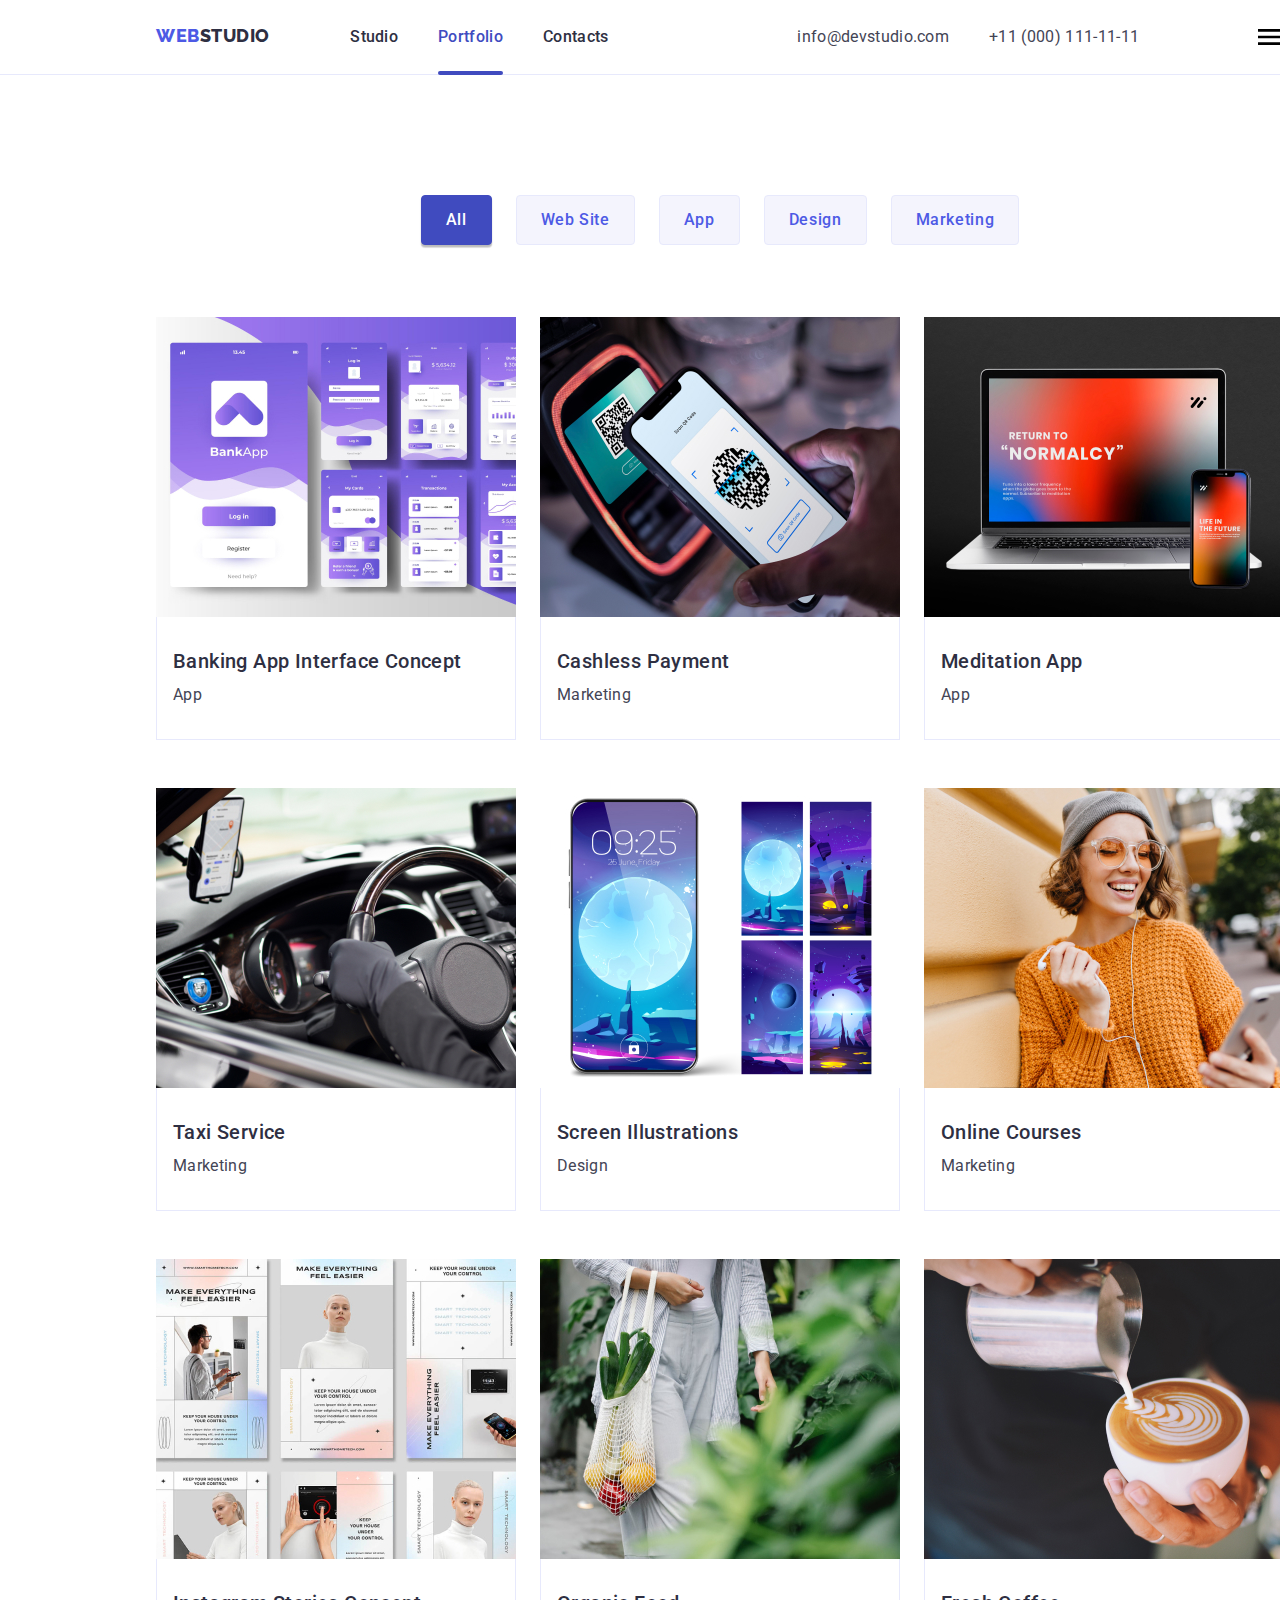
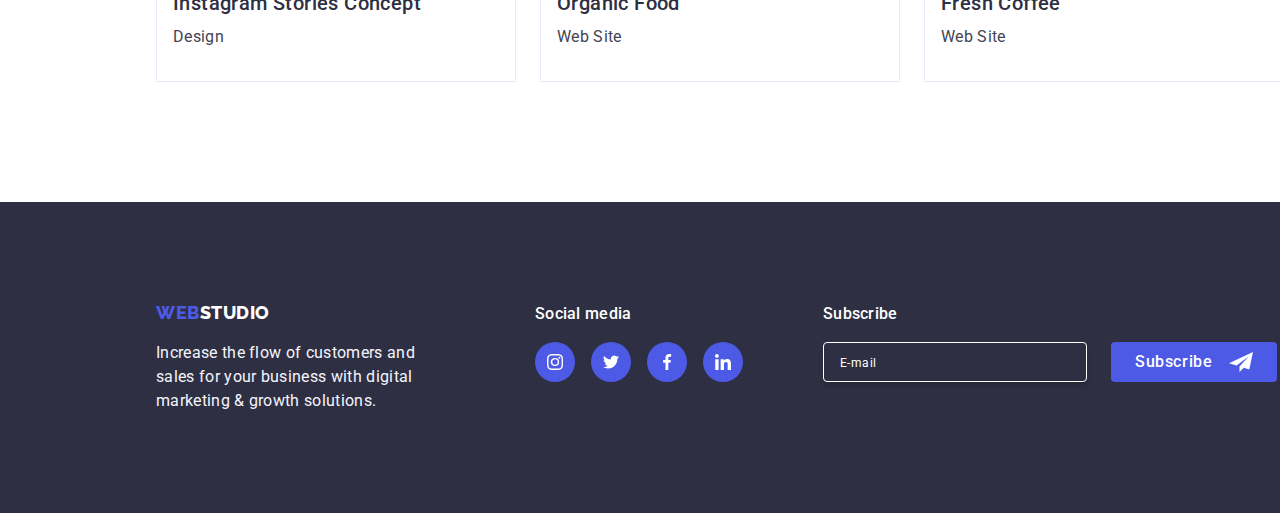
==== portfolio.html @ 20be0d79 "hw-7-1st" ====
<!DOCTYPE html>
<html lang="en">
    <head>
        <meta charset="UTF-8">
        <meta name="viewport" content="width=device-width, initial-scale=1.0">
        <title>GOIT-homework #7</title>
        <link rel="stylesheet" href="https://cdnjs.cloudflare.com/ajax/libs/modern-normalize/1.0.0/modern-normalize.min.css" />
        <link rel="preconnect" href="https://fonts.googleapis.com">
        <link rel="preconnect" href="https://fonts.gstatic.com" crossorigin>
        <link href="https://fonts.googleapis.com/css2?family=Raleway:ital,wght@0,800;1,800&family=Roboto:ital,wght@0,400;0,500;0,700;0,900;1,400;1,500;1,700;1,900&display=swap"
            rel="stylesheet">
        <link rel="stylesheet" href="./css/styles.css" />
    </head>

    <body>
        <header class="header">
            <div class="container header-container">
                <nav>
                    <a href="./index.html" class="logo-web link">WEB<span class="logo-studio">STUDIO</span></a>
                    <ul class="menu list">
                        <li><a class="menu-link link hover-underline-animation" href="./index.html">Studio</a></li>
                        <li><a class="menu-link link active-link" href="./portfolio.html">Portfolio</a></li>
                        <li><a class="menu-link link hover-underline-animation" href="#">Contacts</a></li>
                    </ul>
                </nav>
        
                <ul class="menu container-contacts list">
                    <li><a class="contact-links" href="mailto:info@devstudio.com">info@devstudio.com</a></li>
                    <li><a class="contact-links" href="tel:+110001111111">+11 (000) 111-11-11</a></li>
                </ul>

                <button type="button" class="burger-btn" data-menu-open>
                    <svg class="burger-btn_icon">
                        <use href="./images/icons.svg#icon-menu"></use>
                    </svg>
                </button>
            </div>
        </header>

        <main>
            <section class="section">
                <div class="container">
                    <ul class="filter list">
                        <li><button type="button" class="button-filter-active button-filter">All</button></li>
                        <li><button type="button" class="button-filter">Web Site</button></li>
                        <li><button type="button" class="button-filter">App</button></li>
                        <li><button type="button" class="button-filter">Design</button></li>
                        <li><button type="button" class="button-filter">Marketing</button></li>
                    </ul>

                    <ul class="portfolio list">
                        <li class="portfolio_item">
                            <a class="portfolio-link" href="#" >
                                <div class="portfolio-card">
                                    <div class="portfolio-card-overlay">
                                        <img src="./images/portfolio-1.jpg" width="360" alt="Banking App Interface Concept" />
                                        <p class="portfolio-card-desc">
                                            14 Stylish and User-Friendly App Design Concepts · Task Manager App · Calorie Tracker App · Exotic Fruit Ecommerce App · Cloud Storage App
                                        </p>
                                    </div>
                                    
                                    <div class="portfolio-text_wrapper">
                                        <h3 class="portfolio_title">Banking App Interface Concept</h3>
                                        <p class="portfolio_description"> App</p>
                                    </div>
                                </div>
                            </a>
                        </li>

                        <li class="portfolio_item">
                            <a href="#" class="portfolio-link">
                                <div class="portfolio-card">
                                    <div class="portfolio-card-overlay">
                                        <img src="./images/portfolio-2.jpg" width="360" alt="Cashless Payment" />
                                        <p class="portfolio-card-desc">
                                            14 Stylish and User-Friendly App Design Concepts · Task Manager App · Calorie Tracker App · Exotic
                                            Fruit Ecommerce App · Cloud Storage App
                                        </p>
                                    </div>
                                    <div class="portfolio-text_wrapper">
                                        <h3 class="portfolio_title">Cashless Payment</h3>
                                        <p class="portfolio_description">Marketing</p>
                                    </div>
                                </div>
                            </a>
                        </li>

                        <li class="portfolio_item">
                            <a href="#" class="portfolio-link link">
                                <div class="portfolio-card">
                                    <div class="portfolio-card-overlay">
                                        <img src="./images/portfolio-3.jpg" width="360" alt="Meditation App" />
                                        <p class="portfolio-card-desc">
                                            14 Stylish and User-Friendly App Design Concepts · Task Manager App · Calorie Tracker App · Exotic
                                            Fruit Ecommerce App · Cloud Storage App
                                        </p>
                                    </div>
                                    <div class="portfolio-text_wrapper">
                                        <h3 class="portfolio_title">Meditation App</h3>
                                        <p class="portfolio_description">App</p>
                                    </div>
                                </div>
                            </a>
                        </li>
                    
                        <li class="portfolio_item">
                            <a href="#" class="portfolio-link link">
                                <div class="portfolio-card">
                                    <div class="portfolio-card-overlay">
                                        <img src="./images/portfolio-4.jpg" width="360" alt="Taxi Service" />
                                        <p class="portfolio-card-desc">
                                            14 Stylish and User-Friendly App Design Concepts · Task Manager App · Calorie Tracker App · Exotic
                                            Fruit Ecommerce App · Cloud Storage App
                                        </p>
                                    </div>
                                    <div class="portfolio-text_wrapper">
                                        <h3 class="portfolio_title">Taxi Service</h3>
                                        <p class="portfolio_description"> Marketing</p>
                                    </div>
                                </div>
                            </a>
                        </li>
                    
                        <li class="portfolio_item">
                            <a href="#" class="portfolio-link link">
                                <div class="portfolio-card">
                                    <div class="portfolio-card-overlay">
                                        <img src="./images/portfolio-5.jpg" width="360" alt="Screen Illustrations" />
                                        <p class="portfolio-card-desc">
                                            14 Stylish and User-Friendly App Design Concepts · Task Manager App · Calorie Tracker App · Exotic
                                            Fruit Ecommerce App · Cloud Storage App
                                        </p>
                                    </div>
                                    <div class="portfolio-text_wrapper">
                                        <h3 class="portfolio_title">Screen Illustrations</h3>
                                        <p class="portfolio_description">Design</p>
                                    </div>
                                </div>
                            </a>
                        </li>
                    
                        <li class="portfolio_item">
                            <a href="#" class="portfolio-link link">
                                <div class="portfolio-card">
                                    <div class="portfolio-card-overlay">
                                        <img src="./images/portfolio-6.jpg" width="360" alt="Online Courses" />
                                        <p class="portfolio-card-desc">
                                            14 Stylish and User-Friendly App Design Concepts · Task Manager App · Calorie Tracker App · Exotic
                                            Fruit Ecommerce App · Cloud Storage App
                                        </p>
                                    </div>
                                    <div class="portfolio-text_wrapper">
                                        <h3 class="portfolio_title">Online Courses</h3>
                                        <p class="portfolio_description">Marketing</p>
                                    </div>
                                </div>
                            </a>
                        </li>
                    
                        <li class="portfolio_item">
                            <a href="#" class="portfolio-link link">
                                <div class="portfolio-card">
                                    <div class="portfolio-card-overlay">
                                        <img src="./images/portfolio-7.jpg" width="360" alt="Instagram Stories Concept" />
                                        <p class="portfolio-card-desc">
                                            14 Stylish and User-Friendly App Design Concepts · Task Manager App · Calorie Tracker App · Exotic
                                            Fruit Ecommerce App · Cloud Storage App
                                        </p>
                                    </div>
                                    <div class="portfolio-text_wrapper">
                                        <h3 class="portfolio_title">Instagram Stories Concept</h3>
                                        <p class="portfolio_description"> Design</p>
                                    </div>
                                </div>
                            </a>    
                        </li>
                    
                        <li class="portfolio_item">
                            <a href="#" class="portfolio-link link">
                                <div class="portfolio-card">
                                    <div class="portfolio-card-overlay">
                                        <img src="./images/portfolio-8.jpg" width="360" alt="Organic Food" />
                                        <p class="portfolio-card-desc">
                                            14 Stylish and User-Friendly App Design Concepts · Task Manager App · Calorie Tracker App · Exotic
                                            Fruit Ecommerce App · Cloud Storage App
                                        </p>
                                    </div>
                                    <div class="portfolio-text_wrapper">
                                        <h3 class="portfolio_title">Organic Food</h3>
                                        <p class="portfolio_description">Web Site</p>
                                    </div>
                                </div>
                            </a>    
                        </li>
                    
                        <li class="portfolio_item">
                            <a href="#" class="portfolio-link link">
                                <div class="portfolio-card">
                                    <div class="portfolio-card-overlay">
                                        <img src="./images/portfolio-9.jpg" width="360" alt="Fresh Coffee" />
                                        <p class="portfolio-card-desc">
                                            14 Stylish and User-Friendly App Design Concepts · Task Manager App · Calorie Tracker App · Exotic
                                            Fruit Ecommerce App · Cloud Storage App
                                        </p>
                                    </div>
                                    <div class="portfolio-text_wrapper">
                                        <h3 class="portfolio_title">Fresh Coffee</h3>
                                        <p class="portfolio_description">Web Site</p>
                                    </div>
                                </div>
                            </a>
                        </li>
                    </ul>
                </div>
            </section>
        </main>

    <footer class="footer">
        <div class="container row">
    
            <div class="footer-container">
                <a href="./index.html" class="logo-web link">WEB<span class="logo-studio-white">STUDIO</span></a>
                <p class="footer-item">Increase the flow of customers and <br />sales for your business with digital<br />
                    marketing &
                    growth solutions.</p>
            </div>
    
            <div class="footer-container footer-social-link_box">
                <p class="footer-social-links_text">Social media</p>
                <ul class="footer-social list">
                    <li>
                        <a href="#" class="footer-social-link">
                            <svg class="team-social-link_box">
                                <use href="./images/icons.svg#instagram"></use>
                            </svg>
                        </a>
                    </li>
    
                    <li>
                        <a href="#" class="footer-social-link">
                            <svg class="team-social-link_box">
                                <use href="./images/icons.svg#twitter"></use>
                            </svg>
                        </a>
                    </li>
    
                    <li>
                        <a href="#" class="footer-social-link">
                            <svg class="team-social-link_box">
                                <use href="./images/icons.svg#facebook"></use>
                            </svg>
                        </a>
                    </li>
    
                    <li>
                        <a href="#" class="footer-social-link">
                            <svg class="team-social-link_box">
                                <use href="./images/icons.svg#linkedin"></use>
                            </svg>
                        </a>
                    </li>
    
                </ul>
            </div>
    
            <div class="footer-container footer-form">
                <form name="subscribe_form" autocomplete="on" method="">
                    <label class="footer-form_label">
                        Subscribe 
                        <input type="email" name="email" placeholder="E-mail" class="footer-form-input" required />
                    </label>
                    <button type="submit" class="footer-form-button">Subscribe
                        <svg class="footer-form-svgsubscribe">
                            <use href="./images/icons.svg#submit"></use>
                        </svg>
                    </button>
                </form>
            </div>
        </div>
    
    </footer>

        <!-- MOBILE-MENU -->
        <div class="mobile-menu-container" data-menu>
            <div class="container-mobile">
                <button class="modal-close-circle" data-menu-close>
                    <svg class="modal-close-icon">
                        <use href="./images/icons.svg#modal-close"></use>
                    </svg>
                </button>
        
                <ul class="mobile-menu-list list">
                    <li>
                        <a href="./index.html" class="mobile-menu-list_item link">Studio</a>
                    </li>
                    <li>
                        <a href="./portfolio.html" class="mobile-menu-list_item mobile-menu-link-active link">Portfolio</a>
                    </li>
                    <li>
                        <a href="" class="mobile-menu-list_item link">Contacts</a>
                    </li>
                </ul>
                <ul class="mobile-contact-container list">
                    <li>
                        <a href="tel:+110001111111" class="mobile-contact_tel link">+11 (000) 111-11-11</a>
                    </li>
                    <li>
                        <a href="mailto:info@devstudio.com" class="mobile-contact_email link">info@devstudio.com</a>
                    </li>
                </ul>
                <ul class="mobile-social-container list">
                    <li>
                        <a href="#" class="footer-social-link">
                            <svg class="team-social-link_box">
                                <use href="./images/icons.svg#instagram"></use>
                            </svg>
                        </a>
                    </li>
        
                    <li>
                        <a href="#" class="footer-social-link">
                            <svg class="team-social-link_box">
                                <use href="./images/icons.svg#twitter"></use>
                            </svg>
                        </a>
                    </li>
        
                    <li>
                        <a href="#" class="footer-social-link">
                            <svg class="team-social-link_box">
                                <use href="./images/icons.svg#facebook"></use>
                            </svg>
                        </a>
                    </li>
        
                    <li>
                        <a href="#" class="footer-social-link">
                            <svg class="team-social-link_box">
                                <use href="./images/icons.svg#linkedin"></use>
                            </svg>
                        </a>
                    </li>
                </ul>
            </div>
        </div>
        <script src="./js/mobile-menu.js"></script>
    </body>
    
    </html>
---- css/styles.css ----
:root {
    --cloud: #F4F4FD;
    --white: #ffffff;
    --navyblue: #2E2F42;
    --iris: #4D5AE5;
    --iris-opa: #4d5ae5e4;
    --ocean: #404BBF;
    --cornflower: #E7E9FC;
    --slate: #434455;
    --lightslate: #8E8F99;
    --dairy: #FCFCFC;
    --modal-bg: #0000003c;
    --green: #31D0AA;
}

body {
    font-family: 'Roboto', sans-serif;
    background-color: var(--background-white);
    color: var(--navyblue);
    font-size: 16px;
    line-height: 24px;
    letter-spacing: 0.32px;
}

/* default */
h1,
h2,
h3,
h4,
h5,
h6,
p {
    margin: 0;
}

html {
    box-sizing: border-box;
}

*,
*::after,
*::before {
    box-sizing: inherit;
}

img {
    display: block;
    max-width: 100%;
    height: auto;
}

.link {
    text-decoration: none;
    color: inherit;
}

.list {
    list-style: none;
    padding: 0;
    margin: 0;
}

/* header-navigation */
.hover-underline-animation {
    display: inline-block;
    position: relative;
}

.hover-underline-animation::after {
    display: block;
    content: '';
    width: 100%;
    height: 4px;
    bottom: -1px;
    border-radius: 10px;
    position: absolute;
    transform: scaleX(0);
    background-color: var(--ocean);
    transition: transform 0.25s ease-out;
}

.hover-underline-animation:hover::after {
    transform: scaleX(1);
    transform-origin: bottom left;
}

.active-link {
    color: var(--ocean);
    position: relative;

}

.active-link::after {
    display: block;
    content: '';
    width: 100%;
    height: 4px;
    bottom: -1px;
    background-color: var(--ocean);
    border-radius: 10px;
    position: absolute;
}

.menu-link {
    font-size: 16px;
    font-weight: 500;
    line-height: 24px;
    letter-spacing: 0.32px;
    display: block;
    padding: 25px 0;
    transition-property: color;
    transition-duration: 250ms;
    transition-timing-function: cubic-bezier(0.4, 0, 0.2, 1);
}

.link:hover,
.link:focus {
    color: var(--iris);
}

.link:active {
    color: var(--ocean);
}

.contact-links {
    text-decoration: none;
    /* font-weight: 400; */
    color: var(--slate);
    display: block;
    padding: 25px 0;
    transition-property: color;
    transition-duration: 250ms;
    transition-timing-function: cubic-bezier(0.4, 0, 0.2, 1);
}

.contact-links:focus,
.contact-links:hover {
    color: var(--iris);
}

.contact-links .link:active {
    color: var(--ocean);
}

.logo-web,
.logo-studio {
    color: var(--iris);
    font-size: 18px;
    font-family: Raleway;
    font-weight: 800;
    line-height: 21px;
    letter-spacing: 0.54px;
    text-transform: uppercase;
}

.logo-studio {
    color: var(--navyblue);
}

.logo-studio-white {
    color: var(--white);
}

/* MAIN CONTAINER */

.container {
    width: 1440px;
    padding: 0 156px;
    margin: 0 auto;
}

@media screen and (max-width: 767px) {
        .container {
            width: 428px;
            padding: 0 16px;
            margin: 0 auto;
        }
        body {
            overflow-x: hidden;
        }
}
@media (min-width: 768px) and (max-width: 1158px) {
        .container {
            width: 768px;
            padding: 0 16px;
            margin: 0 auto;
        }
        body {
            overflow-x: hidden;
        }
}

.container-contacts {
    display: flex;
    gap: 40px;

}

.header {
    border-bottom: 1px solid var(--cornflower);
}

.header-container {
    display: flex;
    justify-content: space-between;
}

.menu {
    display: inline-flex;
    align-items: flex-start;
    gap: 40px;
    margin-left: 76px;
}

.burger-btn {
    /* margin-left: auto; */
    width: 32px;
    height: 22px;
    margin-top: 24px;
    margin-bottom: 24px;
    background-color: transparent;
    border: none;
    cursor: pointer;
    fill: var(--navyblue);
    transition-property: fill;
    transition-duration: 250ms;
    transition-timing-function: cubic-bezier(0.4, 0, 0.2, 1);
}

.burger-btn:hover,
.burger-btn:focus {
    fill: var(--lightslate);
}
.burger-btn_icon {
    width: 24px;
    height: 24px;
    fill: currentColor;
    }
.modal-close-icon {
    width: 8px;
    height: 8px;
    fill: currentColor;
    transition-property: fill;
    transition-duration: 250ms;
    transition-timing-function: cubic-bezier(0.4, 0, 0.2, 1);
}
.mobile-menu-list{
    display: inline-flex;
    flex-direction: column;
    align-items: flex-start;
    gap: 40px;
}
.mobile-menu-link-active{
    color: var(--ocean, #404BBF);
}
.mobile-menu-list_item{
    /* color: var(--ocean, #404BBF); */
    
        /* Header 2 */
        /* font-family: Roboto; */
        font-size: 36px;
        font-style: normal;
        font-weight: 700;
        line-height: 40px;
        /* 111.111% */
        letter-spacing: 0.72px;
        text-transform: capitalize;
        cursor: pointer;
}
.mobile-contact-container{
    display: inline-flex;
        flex-direction: column;
        align-items: flex-start;
        gap: 40px;
        margin-top: 284px;
}
.mobile-contact_tel{
color: var(--iris, #4D5AE5);

    /* Header 2 */
    font-family: Roboto;
    font-size: 36px;
    font-style: normal;
    font-weight: 700;
    line-height: 40px;
    /* 111.111% */
    letter-spacing: 0.72px;
    text-transform: capitalize;
}
.mobile-contact_email{
    color: var(--slate, #434455);
    
        /* Header 3 */
        font-family: Roboto;
        font-size: 20px;
        font-style: normal;
        font-weight: 500;
        line-height: 24px;
        /* 120% */
        letter-spacing: 0.4px;
}
.mobile-social-container{
    display: inline-flex;
    align-items: flex-start;
    gap: 56px;
    margin-top: 48px;
    margin-bottom: 40px;
}
.mobile-menu-container {
    position: fixed;
    left: 0px;
    top: 0px;
    width: 100%;
    height: 100%;
    padding-left:40px;
    padding-top: 80px;
    /* height: 100vh; */
    background: var(--white, #FFF);
    box-shadow: 0px 1px 6px 0px rgba(46, 47, 66, 0.08), 0px 1px 1px 0px rgba(46, 47, 66, 0.16), 0px 2px 1px 0px rgba(46, 47, 66, 0.08);
    overflow-x: hidden;
    overflow-y: scroll;
    z-index: 100;
    opacity: 0;
    visibility: hidden;
    pointer-events: none;
    transition: opacity 500ms var(--function-transition), visibility 500ms var(--function-transition);
}
.mobile-menu-container.is-open {
    opacity: 1;
    visibility: visible;
    pointer-events: auto;
}

@media screen and (max-width: 767px) {
    .header-container {
        display: flex;
        align-items: center;
        justify-content: baseline;
        height: 70px;
    }
    .menu{
        display: none;
    }
}

@media (min-width: 768px) and (max-width: 1158px) {
    .header-container {
        display: flex;
        height: 72px;
    }
    .container-contacts {
        display: block;
        flex-wrap: wrap;
        gap: 16px;
    }
    .contact-links {
        display: flex;
        margin: 16px 0;
        padding: 0;
        font-size: 12px;
        line-height: 14px;
        letter-spacing: 0.48px;
    }
    .burger-btn{
        display: none;
    }
    
}

/* HERO SECTION */
.hero {
    background-color: var(--navyblue);
    background: linear-gradient(to right,
            var(--grey, rgba(46, 47, 66, 0.70), rgba(46, 47, 66, 0.70))), url(../images/people-office.jpg);
    background-size: cover;
    padding: 188px 0;
}

.hero-container {
    text-align: center;

}

.hero-title {
    font-size: 56px;
    font-weight: 700;
    line-height: 60px;
    letter-spacing: 1.12px;
    text-align: center;
    margin-bottom: 50px;
    color: white;
}

.main-button {
    display: inline-flex;
    padding: 16px 32px;
    align-items: flex-start;
    border: none;
    font-weight: 500;
    border-radius: 4px;
    background-color: var(--iris);
    color: var(--white);
    box-shadow: 0px 4px 4px 0px rgba(0, 0, 0, 0.15);
    cursor: pointer;
    transition-property: background-color, color, box-shadow;
    transition-duration: 250ms;
    transition-timing-function: cubic-bezier(0.4, 0, 0.2, 1);
}

.button:hover {
    background-color: var(--ocean);
}

@media screen and (max-width: 767px) {
        .hero {
            padding: 112px 0;
            width: 100%;
            background: linear-gradient(to right,
                    var(--grey, rgba(46, 47, 66, 0.70), rgba(46, 47, 66, 0.70))), url(../images/people-office-mobile.jpg);
            background-size: cover;
        }
        .hero-title {
            font-size: 36px;
            line-height: 40px;
            letter-spacing: 0.72px;
            margin-bottom: 72px;
            text-transform: capitalize;
        }
        .main-button {
            letter-spacing: 0.64px;
        }

}

@media (min-width: 768px) and (max-width: 1158px) {
        .hero {
            padding: 112px 0;
            width: 100%;
            background: linear-gradient(to right,
                    var(--grey, rgba(46, 47, 66, 0.70), rgba(46, 47, 66, 0.70))), url(../images/people-office.jpg);
        }
        .hero-title {
            margin-bottom: 36px;
        }
        .main-button {
            letter-spacing: 0.64px;
        }
}

/* SECTION  */
.section {
    padding: 120px 0;
}

.section-no-top-padding {
    padding-top: 0;
}

.section_title {
    font-size: 36px;
    font-weight: 700;
    line-height: 40px;
    letter-spacing: 0.72px;
    text-transform: capitalize;
    text-align: center;
    margin-bottom: 70px;
}
@media screen and (max-width: 767px) {
    .section {
            padding: 96px 0;
        }
}

@media (min-width: 768px) and (max-width: 1158px) {
    .section {
            padding: 96px 0;       
        }
}

/* BENIFITS section */
.benefits {
    gap: 22px;
    display: flex;
    align-items: center;
}

.benefits-svg {
    width: 64px;
    height: 64px;
    flex-shrink: 0;
}

.benefits-svg-box {
    width: 264px;
    height: 112px;
    display: flex;
    align-items: center;
    justify-content: center;
    margin-bottom: 8px;
    border-radius: 4px;
    background: var(--cloud);
}

.benefits-svg-box_icon {
    width: 64px;
    height: 64px;
    flex-shrink: 0;
}

.benefits-title {
    font-size: 20px;
    font-weight: 500;
    line-height: 24px;
    margin-bottom: 8px;
    letter-spacing: 0.4px;
}

.benefits-description {
    font-size: 16px;
    line-height: 24px;
    letter-spacing: 0.32px;
}

@media screen and (max-width: 767px) {
        .benefits {
            display: inline-flex;
            flex-direction: column;
            align-items: flex-start;
            gap: 72px;
        }
        .benefits-svg-box {
            display: none;
        }
        .benefits-title {
            align-self: stretch;
            text-align: center;
            font-size: 36px;
            font-weight: 700;
            line-height: 40px;
            letter-spacing: 0.72px;
            text-transform: capitalize;
        }
        .benefits-description {
            align-self: stretch;
        }

}

@media (min-width: 768px) and (max-width: 1158px) {
    .benefits {
            height: 312px;
            flex-direction: column;
            justify-content:space-between;
            align-items: center;
            gap: 24px;
            flex-wrap: wrap;     
        }
    
        .benefits-svg-box {
            display: none;
        }
    
        .benefits-title {
            width: 264px;
            font-size: 36px;
            font-weight: 700;
            line-height: 40px;
            letter-spacing: 0.72px;
            text-transform: capitalize;
        }
        .benefits-description {
            align-self: stretch;
        }
        .benefits li{
            display: flex;
            width: 356px;
            flex-direction: column;
            align-items: flex-start;
            gap: 8px;
        }
}

 /* WHAT ARE WE DOING SECTION */
.what-we-do_item {
    flex-direction: column;
    justify-content: center;
    align-items: center;
    width: 360px;
    height: 300px;
    border: 1px solid var(--cornflower);
    background: url(<path-to-image>), lightgray -72.845px -19px / 144.444% 112.667% no-repeat;
}

.what-we-do {
    display: flex;
    gap: 24px;
    justify-content: center;
}

@media screen and (max-width: 767px) {
        .section-no-top-padding {
            display: none;
        }
}

@media (min-width: 768px) and (max-width: 1158px) {
        .section-no-top-padding {
            display: none;
         }
}

/* TEAM section */

.team-background {
    background: var(--cloud);
}

.team {
    display: flex;
    gap: 24px;
    justify-content: center;
}

.team-item {
    padding-bottom: 32px;
    border-radius: 0px 0px 4px 4px;
    background-color: var(--white);
    box-shadow: 0px 2px 1px 0px rgba(46, 47, 66, 0.08), 0px 1px 1px 0px rgba(46, 47, 66, 0.16), 0px 1px 6px 0px rgba(46, 47, 66, 0.08);
}

.team-name {
    margin-top: 25px;
    margin-bottom: 8px;
    text-align: center;
    font-size: 20px;
    font-weight: 500;
    line-height: 24px;
    letter-spacing: 0.4px;
}

.team-position {
    text-align: center;
    font-size: 16px;
    line-height: 24px;
    letter-spacing: 0.32px;
    margin-bottom: 8px;
}

.team-social {
    display: flex;
    justify-content: center;
    align-items: center;
    gap: 24px;
}

.team-social-link {
    display: flex;
    align-items: center;
    justify-content: center;
    width: 40px;
    height: 40px;
    background-color: var(--iris);
    border-radius: 50%;
    transition-property: background-color;
    transition-duration: 250ms;
    transition-timing-function: cubic-bezier(0.4, 0, 0.2, 1);
}

.team-social-link_box {
    width: 16px;
    height: 16px;
    flex-shrink: 0;
}

.team-social-link:hover,
.team-social-link:focus {
    background-color: var(--ocean);
    cursor: pointer;
}

@media screen and (max-width: 767px) {
    .team {
        display: flex;
        flex-wrap: wrap;
        gap: 24px;
    }
    
    .team-item {
        display: inline-flex;
        flex-direction: column;
        justify-content: center;
        align-items: center;
        margin-bottom: 72px;
    }

}

@media (min-width: 768px) and (max-width: 1158px) {
    .team {
        display: flex;
        flex-wrap: wrap;
        gap:24px;
     }
    .team-item {
        display: inline-flex;
        flex-direction: column;
        justify-content: center;
        align-items: center;
        margin-bottom: 64px;
    }
}

/* CUSTOMERS SECTION */

.customers {
    display: inline-flex;
    align-items: flex-start;
    gap: 24px;
}

.customers-box {
    display: flex;
    align-items: center;
    justify-content: center;
    width: 168px;
    height: 88px;
    flex-shrink: 0;
    border-radius: 4px;
    border: 1px solid var(--lightslate);
    color: var(--lightslate);
    transition-property: background-color, color, border;
    transition-duration: 250ms;
    transition-timing-function: cubic-bezier(0.4, 0, 0.2, 1);
}

.customers-box_svg {
    width: 104px;
    height: 56px;
    fill: currentColor;
}

.customers-box:hover,
.customers-box:focus {
    border-color: var(--ocean);
    color: var(--ocean);
    cursor: pointer;
}

@media screen and (max-width: 767px) {
    .customers {
        display: flex;
        justify-content: space-between;
        margin: 0 16px;
        flex-wrap: wrap;
    }

    .customers>li {
        display: inline-flex;
        flex-direction: column;
        justify-content: center;
        align-items: center;
        margin-top: 72px;
    }
}

@media (min-width: 768px) and (max-width: 1158px) {
    .customers {
        width: 552px;
        margin: 0 95px;
        flex-wrap: wrap;
        gap: 24px;
    }
    .customers > li {
        display: inline-flex;
        flex-direction: column;
        justify-content: center;
        align-items: center;
        margin-top: 72px;
    }
}

.footer {
    background-color: var(--navyblue);
    padding: 100px 0;

}

.footer-container {
    display: flex;
    flex-direction: column;
}

.footer-item {
    margin-top: 17.5px;
    color: var(--cloud);
    font-size: 16px;
    line-height: 24px;
    letter-spacing: 0.32px;
}

.footer-social-link_box {
    width: 208px;
    height: 80px;
    flex-shrink: 0;
    margin-left: 120px;
    display: inline;
}

.footer-social {
    display: inline-flex;
    align-items: flex-start;
    gap: 16px;
}

.footer-social-link {
    width: 40px;
    height: 40px;
    background-color: var(--iris);
    padding: 8px;
    border-radius: 50%;
}

.footer-social-links_text {
    color: var(--white, #FFF);
    font-size: 16px;
    font-weight: 500;
    line-height: 24px;
    letter-spacing: 0.32px;
    margin-bottom: 16px;
}

.footer-social-link_box:hover,
.footer-social-link_box:focus {
    fill: var(--ocean);
    cursor: pointer;
    transition-property: background-color, color;
    transition-duration: 250ms;
    transition-timing-function: cubic-bezier(0.4, 0, 0.2, 1);
}

.row {
    display: flex;
    flex-direction: row;
}

.footer-container form {
    display: flex;
    align-items: flex-end;
}

.footer-form {
    width: 453px;
    height: 80px;
    flex-shrink: 0;
    margin-left: 80px;
}

.footer-form_label {
    display: block;
    color: var(--white);
    font-weight: 500;
    /* margin-bottom: 16px; */
}

.footer-form-input {
    color: var(--white);
    width: 264px;
    height: 40px;
    padding: 8px 16px;
    display: flex;
    margin-top: 16px;
    font-size: 14px;
    flex-shrink: 0;
    background: var(--navyblue, #2E2F42);
    border-radius: 4px;
    border: 1px solid var(--white, #FFF);
    box-shadow: 0px 4px 4px 0px rgba(0, 0, 0, 0.15);
}

.footer-form-input::placeholder {
    color: var(--white, #FFF);
    font-size: 12px;
    font-style: normal;
    font-weight: 400;
    line-height: 24px;
    letter-spacing: 0.48px;
}

.footer-form-button {
    height: 40px;
    display: inline-flex;
    padding: 8px 24px;
    justify-content: center;
    align-items: center;
    gap: 16px;
    margin-left: 24px;
    border: none;
    font-weight: 500;
    line-height: 24px;
    letter-spacing: 0.64px;
    border-radius: 4px;
    color: var(--white);
    background: var(--iris, #4D5AE5);
    cursor: pointer;
    transition-property: background-color, color;
    transition-duration: 250ms;
    transition-timing-function: cubic-bezier(0.4, 0, 0.2, 1);
}

.footer-form-svgsubscribe {
    width: 24px;
    height: 24px;
}

.footer-form-button:hover {
    background-color: var(--ocean);
}
.footer-social-link {
    display: flex;
    align-items: center;
    justify-content: center;
    width: 40px;
    height: 40px;
    background-color: var(--iris);
    border-radius: 50%;
    transition-property: background-color;
    transition-duration: 250ms;
    transition-timing-function: cubic-bezier(0.4, 0, 0.2, 1);
}

.footer-social-link:hover,
.footer-social-link:focus {
    background-color: var(--green);
    cursor: pointer;
}

@media screen and (max-width: 767px) {
    .footer {
        height: 664px;
        flex-shrink: 0;
        padding-bottom: 96px;       
        }
    .row {
        display: flex;
        align-items: center;
        justify-content: center;
        flex-wrap: wrap;
    }
    .footer-container {
        width: 268px;
        flex-shrink: 0;
        text-align: center;
        margin-bottom: 72px;     
        display: block;
    }
    .footer-item{
        text-align: left;  
    }

    .footer-social-link_box {
        margin-left: 0;
    }
    .footer-form {
        width: 428px;
        padding: 0 15px;
        margin-left: 0;         
    }
    .footer-form > form{
        display: block;
    }
    .footer-form-input {
        width: 398px;
        margin-bottom: 16px;
    }
}

@media (min-width: 768px) and (max-width: 1158px) {
    .footer {
        width: 768px;
        height: 456px;
        flex-shrink: 0;
        padding-bottom: 96px 0;
    }
    .row {
        display: flex;
        flex-wrap: wrap;
        padding-left: 108px;
    }
    
    .footer-container {
        width: 264px;
        margin-left: 0;
        margin-bottom: 72px;
    }
    .footer-social-link_box {
        width: 208px;
        height: 80px;
        flex-shrink: 0;
        margin-left: 24px;
    }
    .footer-form {
        width: 453px;
        height: 80px;
        flex-shrink: 0;
    }
}

.button-filter {
    display: flex;
    padding: 12px 24px;
    justify-content: center;
    align-items: center;
    border-radius: 4px;
    border: 1px solid var(--cornflower);
    background: var(--cloud);
    color: var(--iris);
    font-size: 16px;
    font-weight: 500;
    line-height: 24px;
    letter-spacing: 0.64px;
    transition-property: border, background-color, color, box-shadow;
    transition-duration: 250ms;
    transition-timing-function: cubic-bezier(0.4, 0, 0.2, 1);
}

.button-filter:hover,
.button-filter:focus {
    background-color: var(--ocean);
    cursor: pointer;
    color: var(--white);
    border: 1px solid var(--ocean);
    box-shadow: 0px 2px 2px 0px rgba(0, 0, 0, 0.12), 0px 2px 1px 0px rgba(0, 0, 0, 0.08), 0px 3px 1px 0px rgba(0, 0, 0, 0.10);
}

.button-filter-active {
    background: var(--ocean);
    color: var(--white);
    box-shadow: 0px 2px 2px 0px rgba(0, 0, 0, 0.12), 0px 2px 1px 0px rgba(0, 0, 0, 0.08), 0px 3px 1px 0px rgba(0, 0, 0, 0.10);
    border: 1px solid var(--ocean);
    cursor: pointer;
}

.filter {
    display: flex;
    gap: 24px;
    justify-content: center;
    margin-bottom: 72px;
}


.portfolio {
    display: flex;
    gap: 48px 24px;
    flex-wrap: wrap;
}

.portfolio_item {
    display: flex;
    width: 360px;
    flex-direction: column;
    align-items: flex-start;
    border-radius: 0px 0px 4px 4px;
    transition-property: box-shadow;
    transition-duration: 250ms;
    transition-timing-function: cubic-bezier(0.4, 0, 0.2, 1);
}

.portfolio_item:hover,
.portfolio_item:focus {
    box-shadow: 0px 2px 1px 0px rgba(46, 47, 66, 0.08), 0px 1px 1px 0px rgba(46, 47, 66, 0.16), 0px 1px 6px 0px rgba(46, 47, 66, 0.08);

}

.portfolio-card {
    min-width: 360px;
}

.portfolio-card-overlay {
    position: relative;
    overflow: hidden;
}

.portfolio-card-desc {
    position: absolute;
    width: 100%;
    height: 100%;
    padding: 40px 32px 164px 32px;
    background-color: var(--iris-opa);
    color: var(--cloud);
    font-weight: 400;
    transition-property: transform;
    transition-duration: 250ms;
    transition-timing-function: cubic-bezier(0.4, 0, 0.2, 1);
}

.portfolio-link {
    text-decoration: none;
    color: inherit;
}

.portfolio-link:hover .portfolio-card-desc,
.portfolio-link:focus .portfolio-card-desc {
    display: block;
    transform: translateY(-100%);
}

.portfolio-text_wrapper {
    padding: 32px 16px;
    border: 1px solid var(--cornflower);
    border-top: none;
    width: 100%;
}

.portfolio_title {
    color: var(--navyblue);
    margin-bottom: 10px;
    font-size: 20px;
    font-weight: 500;
    line-height: 24px;
    letter-spacing: 0.4px;
}

.portfolio_description {
    color: var(--slate);
    font-size: 16px;
    line-height: 24px;
    letter-spacing: 0.32px;
}

@media screen and (max-width: 767px) {
    .filter {
        width: 280px;
        gap: 24px;
        flex-wrap: wrap;
        justify-content: left;
        margin-bottom: 48px;
    }

    .filter>li {
        gap: 16px;
    }

    .button-filter {
        padding: 8px 16px;
    }
   
}

@media (min-width: 768px) and (max-width: 1158px) {
    .portfolio {
        display: flex;
        /* gap: 72px 24px; */
        flex-wrap: wrap;
    }

    .portfolio_item {
        width: 356px;
        height: 420px;
        flex-shrink: 0;
        flex-basis: calc(100% / 2 - 24px);
        /* margin-right: 24px; */
        margin-bottom: 72px;
    }


}
/*Modal*/
.modal-bg {
    position: fixed;
    top: 0;
    left: 0;
    width: 100%;
    height: 100%;
    background-color: var(--modal-bg);
    transition-property: opacity, visibility;
    transition-duration: 250ms;
    transition-timing-function: cubic-bezier(0.4, 0, 0.2, 1);
}

.is-hidden {
    opacity: 0;
    visibility: hidden;
    pointer-events: none;
}

/*For modal in Hero Button */
.modal {
    position: absolute;
    padding: 72px 24px 24px 24px;
    top: 50%;
    left: 50%;
    width: 408px;
    /* height: 584px; */
    border-radius: 4px;
    background: var(--dairy);
    box-shadow: 0px 2px 1px 0px rgba(0, 0, 0, 0.20), 0px 1px 3px 0px rgba(0, 0, 0, 0.12), 0px 1px 1px 0px rgba(0, 0, 0, 0.14);
    transform: translate(-50%, -50%);
}

@media screen and (max-width: 767px) {
    .modal-bg {
        width: 100%;
    }
    .modal {
        width: 392px;
    }
}

@media (min-width: 768px) and (max-width: 1158px) {
    .modal-bg {
        width: 100%;
    }
    .modal {
        width: 408px;
    }
}
.modal-close-circle {
    position: absolute;
    display: flex;
    align-items: center;
    justify-content: center;
    top: 24px;
    right: 24px;
    width: 24px;
    height: 24px;
    color: var(--navyblue);
    border-radius: 50%;
    background-color: var(--cornflower);
    border-color: rgba(0, 0, 0, 0.10);
    cursor: pointer;
    transition-property: background-color, border-color, color;
    transition-duration: 250ms;
    transition-timing-function: cubic-bezier(0.4, 0, 0.2, 1);
}

.modal-close-circle:hover,
.modal-close-circle:focus {

    color: var(--white);
    background-color: var(--ocean);
}

.modal-close-icon {
    width: 8px;
    height: 8px;
    fill: currentColor;
    transition-property: fill;
    transition-duration: 250ms;
    transition-timing-function: cubic-bezier(0.4, 0, 0.2, 1);
}

/* Modal Form */
.form-header {
    /* padding-top: 72px;
    padding-left: 24px;
    padding-right: 24px; */
    color: var(--navyblue, #2E2F42);
    text-align: center;
    font-weight: 500;
    margin-bottom: 34px;
}

.form-container {
    display: flex;
    flex-direction: column;
    align-items: flex-start;
    /* width: 360px;
    height: 336px; */
    border-radius: 4px;
    /* margin-left: 24px;
    margin-right: 24px; */
}

.form-button_container {
    display: flex;
    align-items: center;
    justify-content: center;
    width: 100%;
}

.form-button {
    width: 169px;
    height: 56px;
    padding: 16px 32px;
    border: none;
    /* margin-bottom: 24px; */
    font-weight: 500;
    letter-spacing: 0.64px;
    border-radius: 4px;
    background-color: var(--iris);
    color: var(--white);
    box-shadow: 0px 4px 4px 0px rgba(0, 0, 0, 0.15);
    cursor: pointer;
    transition-property: background-color, color;
    transition-duration: 250ms;
    transition-timing-function: cubic-bezier(0.4, 0, 0.2, 1);
}

.form-button:hover,
.form-button:focus {
    background-color: var(--ocean);
}

.form-input {
    display: block;
    width: 360px;
    height: 40px;
    padding-top: 11px;
    padding-bottom: 11px;
    padding-left: 38px;
    flex-shrink: 0;
    font-size: 14px;
    fill: currentColor;
    border-radius: 4px;
    border: 1px solid var(--navyblue-modal, rgba(46, 47, 66, 0.40));
    transition-property: border;
    transition-duration: 250ms;
    transition-timing-function: cubic-bezier(0.4, 0, 0.2, 1);
}

.form-input:focus,
.form-input:hover,
.form-textarea:hover,
.form-textarea:focus {
    border: 1px solid var(--iris, #4D5AE5);
}

.form-input:focus+.form-input-icon,
.form-input:hover+.form-input-icon {
    fill: var(--iris);
}

.form-textarea {
    width: 360px;
    height: 120px;
    flex-shrink: 0;
    padding-top: 8px;
    padding-left: 16px;
    border-radius: 4px;
    font-size: 14px;
    border: 1px solid var(--navyblue-modal, rgba(46, 47, 66, 0.40));
    resize: none;
    transition-property: border;
    transition-duration: 250ms;
    transition-timing-function: cubic-bezier(0.4, 0, 0.2, 1);
}

.form-textarea::placeholder {
    color: var(--navyblue-modal, rgba(46, 47, 66, 0.40));
    font-size: 12px;
    font-weight: 400;
    line-height: 14px;
    letter-spacing: 0.48px;
}

.checkbox {
    appearance: none;
    position: absolute;
}

.checkbox-icon {
    display: inline-block;
    border-radius: 2px;
    fill: none;
    transition-property: border;
    transition-duration: 250ms;
    transition-timing-function: cubic-bezier(0.4, 0, 0.2, 1);
}

.checkbox-icon:hover,
.checkbox-icon:focus {
    border: 1px solid var(--iris, #4D5AE5);
}

.check-mark {
    display: block;
    width: 16px;
    height: 16px;
    border-radius: 2px;
    border: 1px solid var(--navyblue-modal, rgba(46, 47, 66, 0.40));
    cursor: pointer;
}

.checkbox:checked+.checkbox-icon {
    background-size: contain;
    font: var(--white);
    fill: var(--white);
    border-radius: 2px;
    border: 1px solid var(--iris, rgba(46, 47, 66, 0.40));
    background-color: var(--iris);
    cursor: pointer;
}

.form-label {
    position: relative;
    margin-bottom: 30px;
    font-size: 12px;
    line-height: 1.166;
    letter-spacing: 0.01em;
    color: var(--lightslate, #8E8F99);
}

.form-label-textarea {
    position: relative;
    margin-bottom: 16px;
    font-size: 12px;
    line-height: 1.166;
    letter-spacing: 0.01em;
    color: var(--lightslate, #8E8F99);
}

.form-label-text {
    position: absolute;
    top: -20px;
}

.form-input-icon {
    position: absolute;
    transform: translateY(-50%);
    top: 50%;
    left: 16px;
    width: 18px;
    height: 24px;
    fill: var(--navyblue, #2E2F42);
    transition-property: fill;
    transition-duration: 250ms;
    transition-timing-function: cubic-bezier(0.4, 0, 0.2, 1);
}

.form-agree-box {
    display: flex;
    align-items: center;
    justify-content: flex-start;
    width: 360px;
    height: 16px;
    gap: 8px;
    margin-bottom: 24px;
}

.form-agree-box_text {
    flex-shrink: 0;
    color: var(--lightslate, #8E8F99);
    font-size: 12px;
    font-weight: 400;
    line-height: 14px;
    letter-spacing: 0.48px;
}

.form-agree-box_link {
    color: var(--iris, #4D5AE5);
    font-size: 12px;
    font-weight: 400;
    line-height: 16px;
    letter-spacing: 0.48px;
    text-decoration-line: underline;
    transition-property: color, text-decoration-color;
    transition-duration: 250ms;
    transition-timing-function: cubic-bezier(0.4, 0, 0.2, 1);
}

.form-agree-box_link:hover,
.form-agree-box_link:focus {
    color: var(--ocean);
    text-decoration-color: rgba(0, 0, 255, 0.0);
}

/* ? */
.modal-form {
    display: block;
    width: 360px;
    flex-direction: column;
    align-items: flex-start;
    gap: 8px;
    padding-left: 24px;
    padding-right: 24px;
}

.modal-form-label {
    display: block;
    position: relative;
    margin-top: 4px;
    color: var(--lightslate, #8E8F99);
    font-size: 12px;
    font-weight: 400;
    line-height: 14px;
    letter-spacing: 0.48px;
}

.modal-label-text {
    display: block;
    margin-bottom: 4px;
}

.modal-form-input {
    display: block;
    padding: 8px;
    border: 1px solid #2a2a2a;
    border-radius: 4px;
    font-family: inherit;
    font-size: 16px;
    outline: none;
}
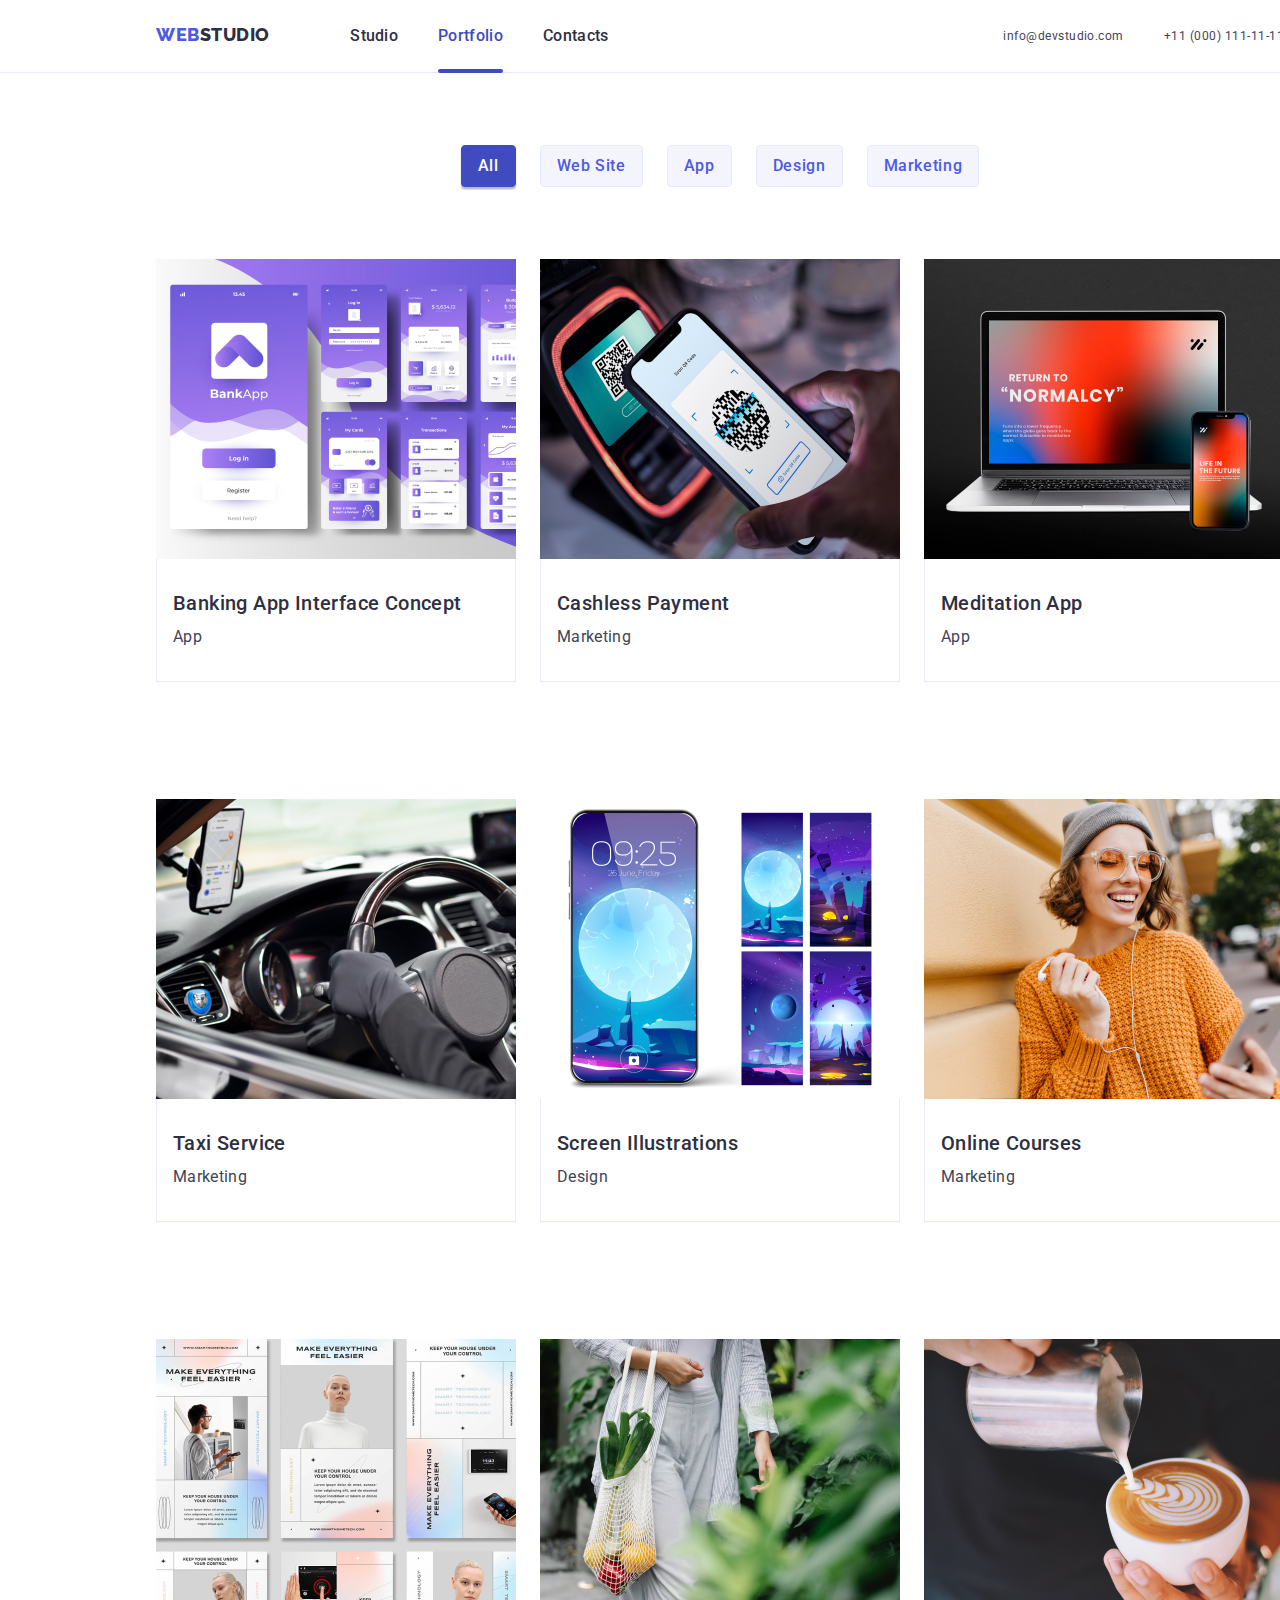
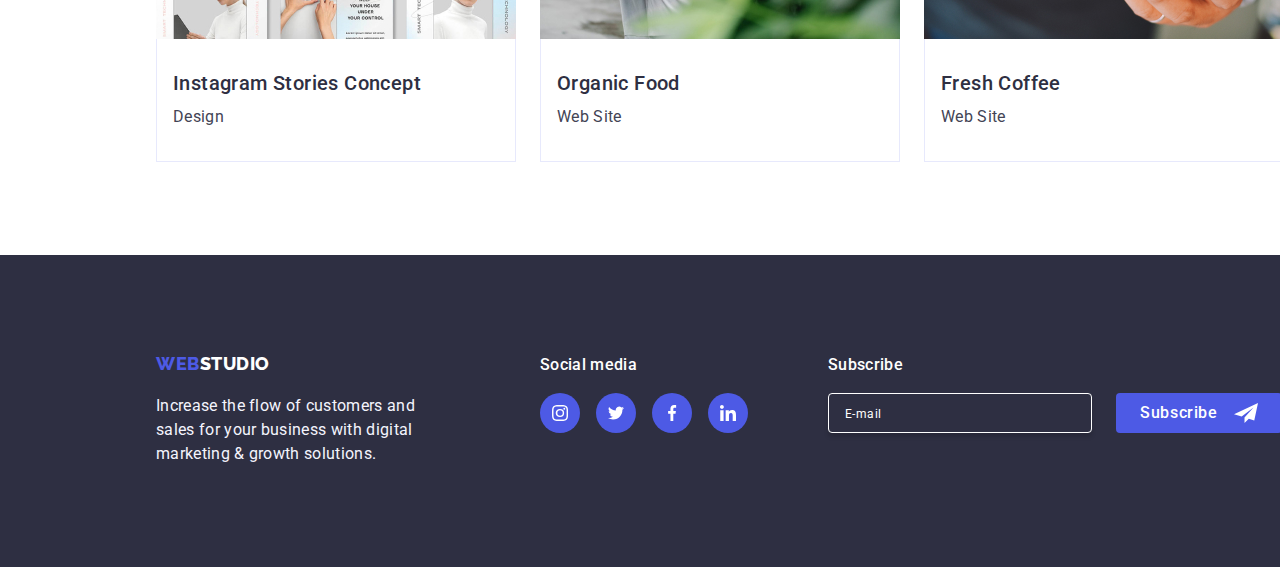
==== commit 08016eaa: "hw-7-2" ====
--- a/portfolio.html
+++ b/portfolio.html
@@ -38,7 +38,7 @@
         </header>
 
         <main>
-            <section class="section">
+            <section class="section portfolio-section-no-padding">
                 <div class="container">
                     <ul class="filter list">
                         <li><button type="button" class="button-filter-active button-filter">All</button></li>
@@ -53,7 +53,7 @@
                             <a class="portfolio-link" href="#" >
                                 <div class="portfolio-card">
                                     <div class="portfolio-card-overlay">
-                                        <img src="./images/portfolio-1.jpg" width="360" alt="Banking App Interface Concept" />
+                                        <img src="./images/portfolio-1.jpg" width="396" alt="Banking App Interface Concept" />
                                         <p class="portfolio-card-desc">
                                             14 Stylish and User-Friendly App Design Concepts · Task Manager App · Calorie Tracker App · Exotic Fruit Ecommerce App · Cloud Storage App
                                         </p>
@@ -71,7 +71,7 @@
                             <a href="#" class="portfolio-link">
                                 <div class="portfolio-card">
                                     <div class="portfolio-card-overlay">
-                                        <img src="./images/portfolio-2.jpg" width="360" alt="Cashless Payment" />
+                                        <img src="./images/portfolio-2.jpg" width="396" alt="Cashless Payment" />
                                         <p class="portfolio-card-desc">
                                             14 Stylish and User-Friendly App Design Concepts · Task Manager App · Calorie Tracker App · Exotic
                                             Fruit Ecommerce App · Cloud Storage App
@@ -89,7 +89,7 @@
                             <a href="#" class="portfolio-link link">
                                 <div class="portfolio-card">
                                     <div class="portfolio-card-overlay">
-                                        <img src="./images/portfolio-3.jpg" width="360" alt="Meditation App" />
+                                        <img src="./images/portfolio-3.jpg" width="396" alt="Meditation App" />
                                         <p class="portfolio-card-desc">
                                             14 Stylish and User-Friendly App Design Concepts · Task Manager App · Calorie Tracker App · Exotic
                                             Fruit Ecommerce App · Cloud Storage App
@@ -107,7 +107,7 @@
                             <a href="#" class="portfolio-link link">
                                 <div class="portfolio-card">
                                     <div class="portfolio-card-overlay">
-                                        <img src="./images/portfolio-4.jpg" width="360" alt="Taxi Service" />
+                                        <img src="./images/portfolio-4.jpg" width="396" alt="Taxi Service" />
                                         <p class="portfolio-card-desc">
                                             14 Stylish and User-Friendly App Design Concepts · Task Manager App · Calorie Tracker App · Exotic
                                             Fruit Ecommerce App · Cloud Storage App
@@ -125,7 +125,7 @@
                             <a href="#" class="portfolio-link link">
                                 <div class="portfolio-card">
                                     <div class="portfolio-card-overlay">
-                                        <img src="./images/portfolio-5.jpg" width="360" alt="Screen Illustrations" />
+                                        <img src="./images/portfolio-5.jpg" width="396" alt="Screen Illustrations" />
                                         <p class="portfolio-card-desc">
                                             14 Stylish and User-Friendly App Design Concepts · Task Manager App · Calorie Tracker App · Exotic
                                             Fruit Ecommerce App · Cloud Storage App
@@ -143,7 +143,7 @@
                             <a href="#" class="portfolio-link link">
                                 <div class="portfolio-card">
                                     <div class="portfolio-card-overlay">
-                                        <img src="./images/portfolio-6.jpg" width="360" alt="Online Courses" />
+                                        <img src="./images/portfolio-6.jpg" width="396" alt="Online Courses" />
                                         <p class="portfolio-card-desc">
                                             14 Stylish and User-Friendly App Design Concepts · Task Manager App · Calorie Tracker App · Exotic
                                             Fruit Ecommerce App · Cloud Storage App
@@ -161,7 +161,7 @@
                             <a href="#" class="portfolio-link link">
                                 <div class="portfolio-card">
                                     <div class="portfolio-card-overlay">
-                                        <img src="./images/portfolio-7.jpg" width="360" alt="Instagram Stories Concept" />
+                                        <img src="./images/portfolio-7.jpg" width="396" alt="Instagram Stories Concept" />
                                         <p class="portfolio-card-desc">
                                             14 Stylish and User-Friendly App Design Concepts · Task Manager App · Calorie Tracker App · Exotic
                                             Fruit Ecommerce App · Cloud Storage App
@@ -179,7 +179,7 @@
                             <a href="#" class="portfolio-link link">
                                 <div class="portfolio-card">
                                     <div class="portfolio-card-overlay">
-                                        <img src="./images/portfolio-8.jpg" width="360" alt="Organic Food" />
+                                        <img src="./images/portfolio-8.jpg" width="396" alt="Organic Food" />
                                         <p class="portfolio-card-desc">
                                             14 Stylish and User-Friendly App Design Concepts · Task Manager App · Calorie Tracker App · Exotic
                                             Fruit Ecommerce App · Cloud Storage App
@@ -197,7 +197,7 @@
                             <a href="#" class="portfolio-link link">
                                 <div class="portfolio-card">
                                     <div class="portfolio-card-overlay">
-                                        <img src="./images/portfolio-9.jpg" width="360" alt="Fresh Coffee" />
+                                        <img src="./images/portfolio-9.jpg" width="396" alt="Fresh Coffee" />
                                         <p class="portfolio-card-desc">
                                             14 Stylish and User-Friendly App Design Concepts · Task Manager App · Calorie Tracker App · Exotic
                                             Fruit Ecommerce App · Cloud Storage App
--- a/css/styles.css
+++ b/css/styles.css
@@ -20,6 +20,7 @@
     font-size: 16px;
     line-height: 24px;
     letter-spacing: 0.32px;
+    overflow-x: hidden;
 }
 
 /* default */
@@ -107,7 +108,7 @@
     line-height: 24px;
     letter-spacing: 0.32px;
     display: block;
-    padding: 25px 0;
+    padding: 24px 0;
     transition-property: color;
     transition-duration: 250ms;
     transition-timing-function: cubic-bezier(0.4, 0, 0.2, 1);
@@ -127,7 +128,7 @@
     /* font-weight: 400; */
     color: var(--slate);
     display: block;
-    padding: 25px 0;
+    padding: 24px 0;
     transition-property: color;
     transition-duration: 250ms;
     transition-timing-function: cubic-bezier(0.4, 0, 0.2, 1);
@@ -162,58 +163,54 @@
 }
 
 /* MAIN CONTAINER */
-
 .container {
-    width: 1440px;
-    padding: 0 156px;
+    width: 428px;
+    padding: 0 16px;
     margin: 0 auto;
 }
 
-@media screen and (max-width: 767px) {
-        .container {
-            width: 428px;
-            padding: 0 16px;
-            margin: 0 auto;
-        }
-        body {
-            overflow-x: hidden;
-        }
-}
-@media (min-width: 768px) and (max-width: 1158px) {
-        .container {
-            width: 768px;
-            padding: 0 16px;
-            margin: 0 auto;
-        }
-        body {
-            overflow-x: hidden;
-        }
+/* For Tablet view */
+@media screen and (min-width: 768px) {
+    .container {
+        width: 768px;
+        /* padding: 0 16px;
+        margin: 0 auto; */
+    }
+    body {
+    overflow-x: hidden;
+    }
+}
+/* For Desktop view  */
+@media screen and (min-width: 1158px) {
+    .container {
+        width: 1440px;
+        padding: 0 156px;
+        margin: 0 auto;
+        
+    }
 }
 
 .container-contacts {
     display: flex;
     gap: 40px;
-
-}
-
+}
 .header {
     border-bottom: 1px solid var(--cornflower);
 }
 
 .header-container {
-    display: flex;
-    justify-content: space-between;
-}
-
-.menu {
-    display: inline-flex;
-    align-items: flex-start;
-    gap: 40px;
-    margin-left: 76px;
-}
+     display: flex;
+     align-items: center;
+     justify-content: baseline;
+     height: 70px;
+ }
+ .menu {
+     display: none;
+ }
 
 .burger-btn {
-    /* margin-left: auto; */
+    margin-left: auto;
+    padding: 0;
     width: 32px;
     height: 22px;
     margin-top: 24px;
@@ -254,28 +251,23 @@
     color: var(--ocean, #404BBF);
 }
 .mobile-menu-list_item{
-    /* color: var(--ocean, #404BBF); */
-    
-        /* Header 2 */
-        /* font-family: Roboto; */
-        font-size: 36px;
-        font-style: normal;
-        font-weight: 700;
-        line-height: 40px;
-        /* 111.111% */
-        letter-spacing: 0.72px;
-        text-transform: capitalize;
-        cursor: pointer;
+    font-size: 36px;
+    font-style: normal;
+    font-weight: 700;
+    line-height: 40px;
+    letter-spacing: 0.72px;
+    text-transform: capitalize;
+    cursor: pointer;
 }
 .mobile-contact-container{
     display: inline-flex;
-        flex-direction: column;
-        align-items: flex-start;
-        gap: 40px;
-        margin-top: 284px;
+    flex-direction: column;
+    align-items: flex-start;
+    gap: 40px;
+    margin-top: 284px;
 }
 .mobile-contact_tel{
-color: var(--iris, #4D5AE5);
+    color: var(--iris, #4D5AE5);
 
     /* Header 2 */
     font-family: Roboto;
@@ -289,15 +281,15 @@
 }
 .mobile-contact_email{
     color: var(--slate, #434455);
-    
-        /* Header 3 */
-        font-family: Roboto;
-        font-size: 20px;
-        font-style: normal;
-        font-weight: 500;
-        line-height: 24px;
-        /* 120% */
-        letter-spacing: 0.4px;
+
+    /* Header 3 */
+    font-family: Roboto;
+    font-size: 20px;
+    font-style: normal;
+    font-weight: 500;
+    line-height: 24px;
+    /* 120% */
+    letter-spacing: 0.4px;
 }
 .mobile-social-container{
     display: inline-flex;
@@ -331,49 +323,78 @@
     pointer-events: auto;
 }
 
-@media screen and (max-width: 767px) {
+/* For Tablet view */
+@media screen and (min-width: 768px) {
     .header-container {
-        display: flex;
-        align-items: center;
-        justify-content: baseline;
-        height: 70px;
-    }
-    .menu{
-        display: none;
-    }
-}
-
-@media (min-width: 768px) and (max-width: 1158px) {
-    .header-container {
-        display: flex;
-        height: 72px;
-    }
+        width: 768px;
+            /* display: flex;
+            align-items: center;
+            justify-content: baseline; */
+            /* margin: 0 auto; */
+            height: 72px;
+        }
+
+    .menu {
+        display: inline-flex;
+        align-items: flex-start;
+        gap: 40px;
+        margin-left: 115px;
+        }
+
     .container-contacts {
         display: block;
         flex-wrap: wrap;
-        gap: 16px;
+        margin-left: 121px;
+        /* padding: 16px 0; */
+        /* justify-content: flex-end; */
+        gap: 12px;
     }
     .contact-links {
-        display: flex;
+        display: block;
         margin: 16px 0;
         padding: 0;
         font-size: 12px;
         line-height: 14px;
         letter-spacing: 0.48px;
     }
-    .burger-btn{
+
+    .burger-btn {
         display: none;
     }
     
+}
+
+/* For Desktop view  */
+@media screen and (min-width:1158px) {
+    .header-container {
+        width: 1440px;
+        display: flex;
+        height: 72px;
+        justify-content: space-between;
+    }
+
+    .menu {
+        display: inline-flex;
+        align-items: flex-start;
+        gap: 40px;
+        margin-left: 76px;
+    }
+    .burger-btn {
+        display: none;
+    }
+
 }
 
 /* HERO SECTION */
 .hero {
     background-color: var(--navyblue);
     background: linear-gradient(to right,
-            var(--grey, rgba(46, 47, 66, 0.70), rgba(46, 47, 66, 0.70))), url(../images/people-office.jpg);
+            var(--grey, rgba(46, 47, 66, 0.70), rgba(46, 47, 66, 0.70))), url(../images/people-office-mobile.jpg);
     background-size: cover;
-    padding: 188px 0;
+    padding: 112px 0;
+    width: 428px;
+    height: 432px;
+    flex-shrink: 0;
 }
 
 .hero-container {
@@ -382,15 +403,13 @@
 }
 
 .hero-title {
-    font-size: 56px;
-    font-weight: 700;
-    line-height: 60px;
-    letter-spacing: 1.12px;
-    text-align: center;
-    margin-bottom: 50px;
+    font-size: 36px;
+    line-height: 40px;
+    letter-spacing: 0.72px;
+    margin-bottom: 72px;
     color: white;
-}
-
+    text-transform: capitalize;
+}
 .main-button {
     display: inline-flex;
     padding: 16px 32px;
@@ -398,7 +417,9 @@
     border: none;
     font-weight: 500;
     border-radius: 4px;
+    letter-spacing: 0.64px;
     background-color: var(--iris);
+    margin-bottom: 112px;
     color: var(--white);
     box-shadow: 0px 4px 4px 0px rgba(0, 0, 0, 0.15);
     cursor: pointer;
@@ -410,46 +431,53 @@
 .button:hover {
     background-color: var(--ocean);
 }
-
-@media screen and (max-width: 767px) {
-        .hero {
-            padding: 112px 0;
-            width: 100%;
-            background: linear-gradient(to right,
-                    var(--grey, rgba(46, 47, 66, 0.70), rgba(46, 47, 66, 0.70))), url(../images/people-office-mobile.jpg);
-            background-size: cover;
-        }
-        .hero-title {
-            font-size: 36px;
-            line-height: 40px;
-            letter-spacing: 0.72px;
-            margin-bottom: 72px;
-            text-transform: capitalize;
-        }
-        .main-button {
-            letter-spacing: 0.64px;
-        }
-
-}
-
-@media (min-width: 768px) and (max-width: 1158px) {
-        .hero {
-            padding: 112px 0;
-            width: 100%;
-            background: linear-gradient(to right,
-                    var(--grey, rgba(46, 47, 66, 0.70), rgba(46, 47, 66, 0.70))), url(../images/people-office.jpg);
-        }
-        .hero-title {
-            margin-bottom: 36px;
-        }
-        .main-button {
-            letter-spacing: 0.64px;
-        }
+/* For Tablet view */
+@media screen and (min-width: 768px) {
+    .hero {
+        padding: 112px 0;
+        background: linear-gradient(to right,
+                var(--grey, rgba(46, 47, 66, 0.70), rgba(46, 47, 66, 0.70))), url(../images/people-office.jpg);
+        width: 100%;
+        height: 436px;
+        flex-shrink: 0;
+    }
+
+    .hero-title {
+        margin-bottom: 36px;
+    }
+}
+
+/* For Desktop view  */
+@media screen and (min-width: 1158px) {
+    .hero {
+        background: linear-gradient(to right,
+                var(--grey, rgba(46, 47, 66, 0.70), rgba(46, 47, 66, 0.70))), url(../images/people-office.jpg);
+        background-size: cover;
+        padding: 188px 0;
+        width: 100%;
+        height: 600px;
+        flex-shrink: 0;
+    }
+
+    .hero-title {
+        font-size: 56px;
+        font-weight: 700;
+        line-height: 60px;
+        letter-spacing: 1.12px;
+        text-align: center;
+        margin-bottom: 50px;
+        color: white;
+    }
+
+    .main-button {
+        margin-bottom: 188px;
+    }
 }
 
 /* SECTION  */
 .section {
-    padding: 120px 0;
+    padding: 96px 0;
+    /* background-color: green; */
 }
 
 .section-no-top-padding {
@@ -465,119 +493,127 @@
     text-align: center;
     margin-bottom: 70px;
 }
-@media screen and (max-width: 767px) {
+
+/* For Desktop view  */
+@media screen and (min-width: 1158px) {
     .section {
-            padding: 96px 0;
-        }
-}
-
-@media (min-width: 768px) and (max-width: 1158px) {
-    .section {
-            padding: 96px 0;       
-        }
+        padding: 120px 0;
+    }
 }
 
 /* BENIFITS section */
-.benefits {
-    gap: 22px;
-    display: flex;
-    align-items: center;
-}
-
-.benefits-svg {
-    width: 64px;
-    height: 64px;
-    flex-shrink: 0;
-}
-
-.benefits-svg-box {
-    width: 264px;
-    height: 112px;
-    display: flex;
-    align-items: center;
-    justify-content: center;
-    margin-bottom: 8px;
-    border-radius: 4px;
-    background: var(--cloud);
-}
-
-.benefits-svg-box_icon {
-    width: 64px;
-    height: 64px;
-    flex-shrink: 0;
-}
-
-.benefits-title {
-    font-size: 20px;
-    font-weight: 500;
-    line-height: 24px;
-    margin-bottom: 8px;
-    letter-spacing: 0.4px;
-}
-
-.benefits-description {
-    font-size: 16px;
-    line-height: 24px;
-    letter-spacing: 0.32px;
-}
-
-@media screen and (max-width: 767px) {
-        .benefits {
-            display: inline-flex;
-            flex-direction: column;
-            align-items: flex-start;
-            gap: 72px;
-        }
-        .benefits-svg-box {
-            display: none;
-        }
-        .benefits-title {
-            align-self: stretch;
-            text-align: center;
-            font-size: 36px;
-            font-weight: 700;
-            line-height: 40px;
-            letter-spacing: 0.72px;
-            text-transform: capitalize;
-        }
-        .benefits-description {
-            align-self: stretch;
-        }
-
-}
-
-@media (min-width: 768px) and (max-width: 1158px) {
+ .benefits {
+     display: inline-flex;
+     flex-direction: column;
+     align-items: flex-start;
+     gap: 72px;
+ }
+
+ .benefits-svg-box {
+     display: none;
+ }
+
+ .benefits-title {
+     align-self: stretch;
+     text-align: center;
+     font-size: 36px;
+     font-weight: 700;
+     line-height: 40px;
+     letter-spacing: 0.72px;
+     text-transform: capitalize;
+ }
+
+ .benefits-description {
+     align-self: stretch;
+ }
+
+/* For Tablet view */
+@media screen and (min-width: 768px) and (max-width: 1557px){
     .benefits {
-            height: 312px;
-            flex-direction: column;
-            justify-content:space-between;
-            align-items: center;
-            gap: 24px;
-            flex-wrap: wrap;     
-        }
-    
-        .benefits-svg-box {
-            display: none;
-        }
-    
-        .benefits-title {
-            width: 264px;
-            font-size: 36px;
-            font-weight: 700;
-            line-height: 40px;
-            letter-spacing: 0.72px;
-            text-transform: capitalize;
-        }
-        .benefits-description {
-            align-self: stretch;
-        }
-        .benefits li{
-            display: flex;
-            width: 356px;
-            flex-direction: column;
-            align-items: flex-start;
-            gap: 8px;
-        }
+        display: flex;
+        height: 312px;
+        flex-direction: column;
+        justify-content:space-between;
+        align-items: center;
+        flex-wrap: wrap;
+        gap: 24px;      
+    }
+
+    .benefits-svg-box {
+        display: none;
+    }
+
+    .benefits-title {
+        width: 264px;
+        font-size: 36px;
+        font-weight: 700;
+        line-height: 40px;
+        letter-spacing: 0.72px;
+        text-transform: capitalize;
+    }
+    .benefits-description {
+        align-self: stretch;
+    }
+    .benefits li{
+        display: flex;
+        width: 356px;
+        flex-direction: column;
+        align-items: flex-start;
+        gap: 8px;
+    }
+}
+
+/* For Desktop view  */
+@media screen and (min-width: 1158px) {
+    .benefits {
+        height: 240px;
+        gap: 22px;
+        display: flex;
+        align-items: center;
+        justify-content: space-between;
+    }
+
+    .benefits-svg-box {
+        width: 264px;
+        height: 112px;
+        display: flex;
+        align-items: center;
+        justify-content: center;
+        margin-bottom: 8px;
+        border-radius: 4px;
+        background: var(--cloud);
+    }
+
+    .benefits-svg-box_icon {
+        width: 64px;
+        height: 64px;
+        flex-shrink: 0;
+    }
+    .benefits-svg {
+        width: 64px;
+        height: 64px;
+        flex-shrink: 0;
+    }
+    .benefits-title {
+        width: 264px;
+        font-size: 20px;
+        font-weight: 500;
+        line-height: 24px;
+        text-align: left;
+        letter-spacing: 0.4px;
+        margin-bottom: 8px;
+        text-transform: capitalize;
+    }
+    .benefits-description {
+        font-size: 16px;
+        line-height: 24px;
+        font-weight: 400;
+        letter-spacing: 0.32px;
+        width: 264px;
+    }
+    .benefits li {
+        width: 264px;
+    }
 }
 
  /* WHAT ARE WE DOING SECTION */
@@ -596,17 +632,21 @@
     gap: 24px;
     justify-content: center;
 }
-
-@media screen and (max-width: 767px) {
-        .section-no-top-padding {
-            display: none;
+.section-no-top-padding {
+     display: none;
+}
+/* For Tablet view */
+@media screen and (min-width: 768px) and (max-width: 1557px) {
+    .section-no-top-padding {
+        display: none;
+    }
+}
+
+/* For Desktop view  */
+@media screen and (min-width: 1158px) {
+    .section-no-top-padding {
+        display: contents;
         }
-}
-
-@media (min-width: 768px) and (max-width: 1158px) {
-        .section-no-top-padding {
-            display: none;
-         }
 }
 
 /* TEAM section */
@@ -617,8 +657,10 @@
 
 .team {
     display: flex;
+    justify-content: center;
+    display: flex;
+    flex-wrap: wrap;
     gap: 24px;
-    justify-content: center;
 }
 
 .team-item {
@@ -626,8 +668,15 @@
     border-radius: 0px 0px 4px 4px;
     background-color: var(--white);
     box-shadow: 0px 2px 1px 0px rgba(46, 47, 66, 0.08), 0px 1px 1px 0px rgba(46, 47, 66, 0.16), 0px 1px 6px 0px rgba(46, 47, 66, 0.08);
-}
-
+    display: inline-flex;
+    flex-direction: column;
+    justify-content: center;
+    align-items: center;
+    margin-bottom: 72px;
+}
+ .team > li:last-child {
+     margin-bottom: 0;
+ }
 .team-name {
     margin-top: 25px;
     margin-bottom: 8px;
@@ -678,24 +727,8 @@
     cursor: pointer;
 }
 
-@media screen and (max-width: 767px) {
-    .team {
-        display: flex;
-        flex-wrap: wrap;
-        gap: 24px;
-    }
-    
-    .team-item {
-        display: inline-flex;
-        flex-direction: column;
-        justify-content: center;
-        align-items: center;
-        margin-bottom: 72px;
-    }
-
-}
-
-@media (min-width: 768px) and (max-width: 1158px) {
+/* For Tablet view */
+@media screen and (min-width: 768px) and (max-width: 1557px) {
     .team {
         display: flex;
         flex-wrap: wrap;
@@ -708,16 +741,37 @@
         align-items: center;
         margin-bottom: 64px;
     }
+    .team > li:nth-child(3){
+        margin-bottom: 0;
+    }    
+}
+
+/* For Desktop view  */
+@media screen and (min-width: 1158px) {
+  .team > li {
+      margin-bottom: 0;
+  }
 }
 
 /* CUSTOMERS SECTION */
-
 .customers {
-    display: inline-flex;
-    align-items: flex-start;
-    gap: 24px;
-}
-
+    display: flex;
+    justify-content: space-between;
+    margin: 0 16px;
+    flex-wrap: wrap;
+}
+
+ .customers > li {
+     display: inline-flex;
+     flex-direction: column;
+     justify-content: center;
+     align-items: center;
+     margin-bottom: 72px;
+ }
+ .customers>li:nth-child(5),
+ .customers>li:nth-child(6) {
+     margin-bottom: 0;
+ }
 .customers-box {
     display: flex;
     align-items: center;
@@ -728,7 +782,7 @@
     border-radius: 4px;
     border: 1px solid var(--lightslate);
     color: var(--lightslate);
-    transition-property: background-color, color, border;
+    transition-property: color, border;
     transition-duration: 250ms;
     transition-timing-function: cubic-bezier(0.4, 0, 0.2, 1);
 }
@@ -746,24 +800,8 @@
     cursor: pointer;
 }
 
-@media screen and (max-width: 767px) {
-    .customers {
-        display: flex;
-        justify-content: space-between;
-        margin: 0 16px;
-        flex-wrap: wrap;
-    }
-
-    .customers>li {
-        display: inline-flex;
-        flex-direction: column;
-        justify-content: center;
-        align-items: center;
-        margin-top: 72px;
-    }
-}
-
-@media (min-width: 768px) and (max-width: 1158px) {
+/* For Tablet view */
+@media screen and (min-width: 768px) and (max-width: 1557px) {
     .customers {
         width: 552px;
         margin: 0 95px;
@@ -775,19 +813,45 @@
         flex-direction: column;
         justify-content: center;
         align-items: center;
-        margin-top: 72px;
-    }
-}
-
+    }
+    .customers > li:nth-child(4), .customers>li:nth-child(5), .customers>li:nth-child(6){
+        margin-bottom: 0;
+    }
+}
+/* For Desktop view  */
+@media screen and (min-width: 1158px) {
+        .customers {
+            width: 1128px;
+            margin: 0;
+            padding: 0;
+        }
+        .customers > li {
+            margin-bottom: 0;
+        }
+}
+
+
+/* Footer Section  */
 .footer {
     background-color: var(--navyblue);
-    padding: 100px 0;
+    width: 428px;
+    height: 664px;
+    flex-shrink: 0;
+    padding: 96px 0;
+
 
 }
 
 .footer-container {
     display: flex;
     flex-direction: column;
+    width: 268px;
+    flex-shrink: 0;
+    text-align: center;
+    margin-bottom: 72px;
+    display: block;
+ 
+    
 }
 
 .footer-item {
@@ -796,19 +860,22 @@
     font-size: 16px;
     line-height: 24px;
     letter-spacing: 0.32px;
+    text-align: left;
 }
 
 .footer-social-link_box {
     width: 208px;
     height: 80px;
     flex-shrink: 0;
-    margin-left: 120px;
+    /* margin-left: 120px; */
     display: inline;
 }
 
 .footer-social {
-    display: inline-flex;
+    display: flex;
     align-items: flex-start;
+    justify-content: center;
+    margin: 0;
     gap: 16px;
 }
 
@@ -840,7 +907,11 @@
 
 .row {
     display: flex;
-    flex-direction: row;
+    flex-wrap: wrap;
+    align-items: center;
+    justify-content: center;
+    padding-left: 16px;
+    /* flex-direction: row; */
 }
 
 .footer-container form {
@@ -849,26 +920,29 @@
 }
 
 .footer-form {
-    width: 453px;
-    height: 80px;
-    flex-shrink: 0;
-    margin-left: 80px;
+    width: 428px;
+    padding: 0 15px;
+    margin-left: 0;
+}
+
+.footer-form>form {
+    display: block;
 }
 
 .footer-form_label {
     display: block;
     color: var(--white);
     font-weight: 500;
-    /* margin-bottom: 16px; */
 }
 
 .footer-form-input {
     color: var(--white);
-    width: 264px;
+    width: 398px;
     height: 40px;
     padding: 8px 16px;
     display: flex;
     margin-top: 16px;
+    margin-bottom: 16px;
     font-size: 14px;
     flex-shrink: 0;
     background: var(--navyblue, #2E2F42);
@@ -934,63 +1008,28 @@
     cursor: pointer;
 }
 
-@media screen and (max-width: 767px) {
-    .footer {
-        height: 664px;
-        flex-shrink: 0;
-        padding-bottom: 96px;       
-        }
-    .row {
-        display: flex;
-        align-items: center;
-        justify-content: center;
-        flex-wrap: wrap;
-    }
-    .footer-container {
-        width: 268px;
-        flex-shrink: 0;
-        text-align: center;
-        margin-bottom: 72px;     
-        display: block;
-    }
-    .footer-item{
-        text-align: left;  
-    }
-
-    .footer-social-link_box {
-        margin-left: 0;
-    }
-    .footer-form {
-        width: 428px;
-        padding: 0 15px;
-        margin-left: 0;         
-    }
-    .footer-form > form{
-        display: block;
-    }
-    .footer-form-input {
-        width: 398px;
-        margin-bottom: 16px;
-    }
-}
-
-@media (min-width: 768px) and (max-width: 1158px) {
+
+/* For Tablet view */
+@media screen and (min-width: 768px) and (max-width: 1557px) {
     .footer {
         width: 768px;
         height: 456px;
-        flex-shrink: 0;
-        padding-bottom: 96px 0;
+        padding-top: 97.5px;
     }
     .row {
         display: flex;
+        flex-direction: row;
+        align-items:flex-start;
+        justify-content:left;
         flex-wrap: wrap;
-        padding-left: 108px;
+        padding-left: 108px ;
     }
     
     .footer-container {
         width: 264px;
         margin-left: 0;
         margin-bottom: 72px;
+        text-align: left;
     }
     .footer-social-link_box {
         width: 208px;
@@ -1002,12 +1041,70 @@
         width: 453px;
         height: 80px;
         flex-shrink: 0;
-    }
+        padding: 0;
+
+    }
+    .footer-form>form {
+        display: flex;
+    }
+    .footer-form-input {
+        width: 264px;
+        margin-bottom: 0;
+    }
+}
+
+/* For Desktop view  */
+@media screen and (min-width: 1158px) {
+    .footer {
+        width: 1440px;
+        height: 312px;
+        flex-shrink: 0;
+    }
+    .row {
+        padding-left: 156px;
+
+    }
+    .footer-form {
+        width: 453px;
+        height: 80px;
+        flex-shrink: 0;
+        margin-left: 80px;
+        padding: 0;
+    }
+    .footer-social-link_box {
+        width: 208px;
+        height: 80px;
+        flex-shrink: 0;
+        margin-left: 120px;
+        display: inline;
+    }
+    .footer-form>form {
+        display: flex;
+    }
+    .footer-form-input{
+        width: 264px;
+        margin-bottom: 0;
+    }
+}
+
+.filter {
+    width: 290px;
+    gap: 24px;
+    display: flex;
+    flex-wrap: wrap;
+    justify-content: left;
+    margin: 48px 0;
+ 
+}
+
+.filter>li {
+    gap: 16px;
 }
 
 .button-filter {
     display: flex;
-    padding: 12px 24px;
+    /* padding: 12px 24px; */
+    padding: 8px 16px;
     justify-content: center;
     align-items: center;
     border-radius: 4px;
@@ -1039,24 +1136,21 @@
     border: 1px solid var(--ocean);
     cursor: pointer;
 }
-
-.filter {
-    display: flex;
-    gap: 24px;
+.portfolio-section-no-padding{
+    padding: 0;
+}
+
+.portfolio {
+    display: flex;
+    align-items: center;
     justify-content: center;
-    margin-bottom: 72px;
-}
-
-
-.portfolio {
-    display: flex;
     gap: 48px 24px;
     flex-wrap: wrap;
 }
 
 .portfolio_item {
     display: flex;
-    width: 360px;
+    width: 396px;
     flex-direction: column;
     align-items: flex-start;
     border-radius: 0px 0px 4px 4px;
@@ -1072,12 +1166,15 @@
 }
 
 .portfolio-card {
-    min-width: 360px;
+    min-width: 396px;
 }
 
 .portfolio-card-overlay {
     position: relative;
     overflow: hidden;
+}
+.portfolio-card > img {
+    width: 396;
 }
 
 .portfolio-card-desc {
@@ -1126,43 +1223,56 @@
     line-height: 24px;
     letter-spacing: 0.32px;
 }
-
-@media screen and (max-width: 767px) {
+/* For Tablet view */
+@media screen and (min-width: 768px) and (max-width: 1557px) {
     .filter {
-        width: 280px;
+        width: 100%;
+        display: flex;
         gap: 24px;
-        flex-wrap: wrap;
-        justify-content: left;
-        margin-bottom: 48px;
-    }
-
-    .filter>li {
-        gap: 16px;
-    }
-
-    .button-filter {
-        padding: 8px 16px;
-    }
-   
-}
-
-@media (min-width: 768px) and (max-width: 1158px) {
+        justify-content: center;
+        margin: 64px 0;
+    }
+    
     .portfolio {
         display: flex;
-        /* gap: 72px 24px; */
         flex-wrap: wrap;
-    }
-
+        align-items: baseline;
+        justify-content: left;
+    }
+    .portfolio-card {
+        min-width: 360px;
+    }
     .portfolio_item {
-        width: 356px;
-        height: 420px;
+        width: 350px;
         flex-shrink: 0;
         flex-basis: calc(100% / 2 - 24px);
-        /* margin-right: 24px; */
         margin-bottom: 72px;
     }
-
-
+    .portfolio_item:last-child{
+        margin-bottom: 96px;
+    }
+  
+}
+/* For Desktop view  */
+@media screen and (min-width: 1158px) {
+    .filter {
+        width: 100%;
+        display: flex;
+        gap: 24px;
+        justify-content: center;
+        margin: 72px 0;
+    }
+    .portfolio-card {
+        min-width: 360px;
+    }
+    .portfolio_item {
+        display: flex;
+        width: 360px;
+        height: 420px;
+        flex-basis: 0;
+        flex-shrink: 0;
+    }
+   
 }
 /*Modal*/
 .modal-bg {
@@ -1189,24 +1299,26 @@
     padding: 72px 24px 24px 24px;
     top: 50%;
     left: 50%;
-    width: 408px;
+    width: 392px;
     /* height: 584px; */
     border-radius: 4px;
     background: var(--dairy);
     box-shadow: 0px 2px 1px 0px rgba(0, 0, 0, 0.20), 0px 1px 3px 0px rgba(0, 0, 0, 0.12), 0px 1px 1px 0px rgba(0, 0, 0, 0.14);
     transform: translate(-50%, -50%);
 }
-
-@media screen and (max-width: 767px) {
+/* For Desktop view  */
+@media screen and (min-width: 1158px) {
     .modal-bg {
         width: 100%;
     }
+
     .modal {
-        width: 392px;
-    }
-}
-
-@media (min-width: 768px) and (max-width: 1158px) {
+        width: 408px;
+    }
+
+}
+/* For Tablet view */
+@media screen and (min-width: 768px) and (max-width: 1557px) {
     .modal-bg {
         width: 100%;
     }
@@ -1251,9 +1363,6 @@
 
 /* Modal Form */
 .form-header {
-    /* padding-top: 72px;
-    padding-left: 24px;
-    padding-right: 24px; */
     color: var(--navyblue, #2E2F42);
     text-align: center;
     font-weight: 500;
@@ -1264,11 +1373,7 @@
     display: flex;
     flex-direction: column;
     align-items: flex-start;
-    /* width: 360px;
-    height: 336px; */
     border-radius: 4px;
-    /* margin-left: 24px;
-    margin-right: 24px; */
 }
 
 .form-button_container {
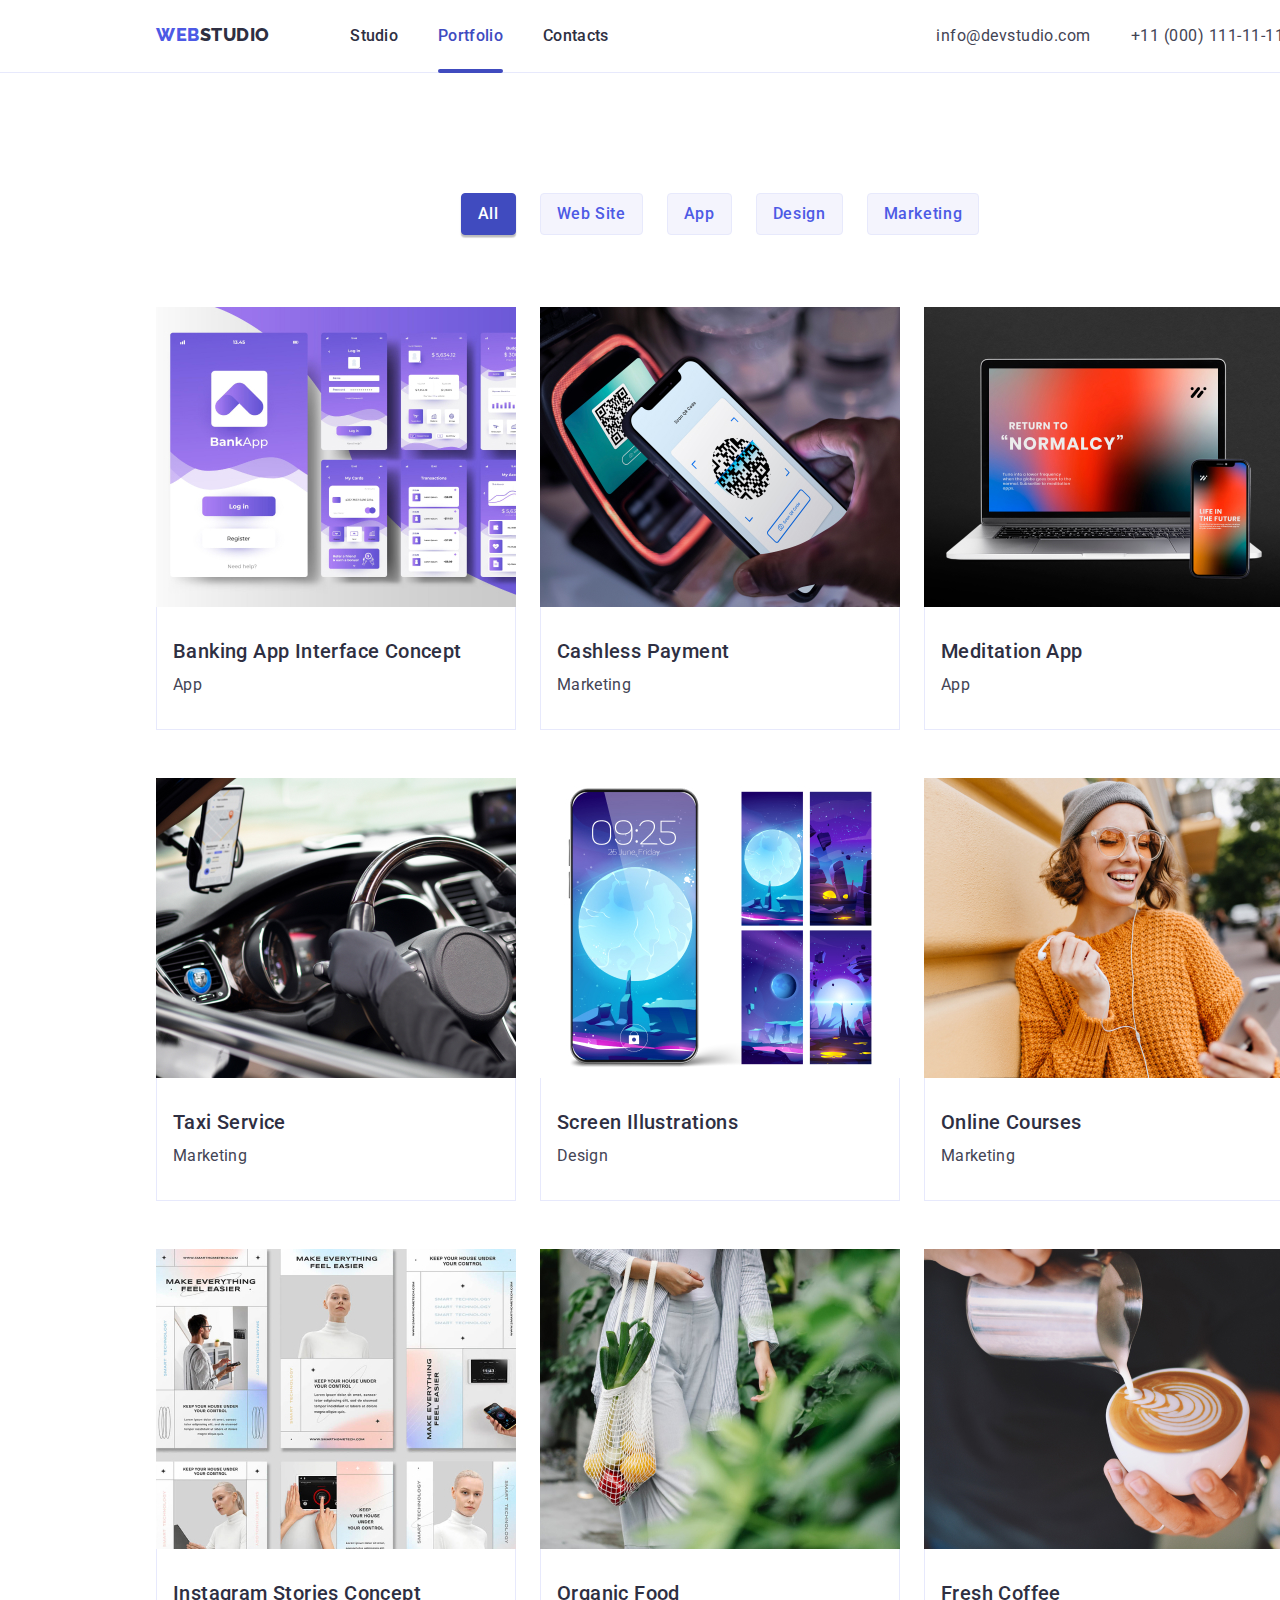
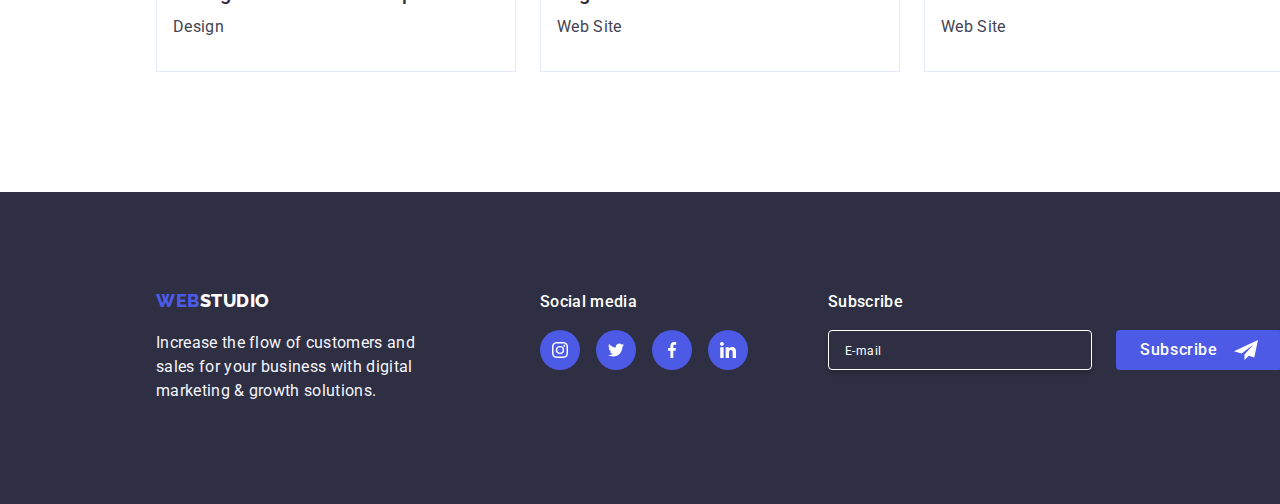
==== commit 0a6ffd63: "hw-7-8" ====
--- a/portfolio.html
+++ b/portfolio.html
@@ -38,7 +38,7 @@
         </header>
 
         <main>
-            <section class="section portfolio-section-no-padding">
+            <section class="section">
                 <div class="container">
                     <ul class="filter list">
                         <li><button type="button" class="button-filter-active button-filter">All</button></li>
--- a/css/styles.css
+++ b/css/styles.css
@@ -164,17 +164,24 @@
 
 /* MAIN CONTAINER */
 .container {
-    width: 428px;
+    width: 480px;
     padding: 0 16px;
     margin: 0 auto;
 }
-
+/* For Mobile view */
+@media screen and (max-width: 480px) {
+    .container {
+        width: 100%;
+    }
+
+    body {
+        overflow-x: hidden;
+    }
+}
 /* For Tablet view */
 @media screen and (min-width: 768px) {
     .container {
         width: 768px;
-        /* padding: 0 16px;
-        margin: 0 auto; */
     }
     body {
     overflow-x: hidden;
@@ -233,6 +240,50 @@
     height: 24px;
     fill: currentColor;
     }
+.mobile-menu-container {
+    position: fixed;
+    left: 0px;
+    top: 0px;
+    width: 100vw;
+    height: 40vh;
+    /* max-width: 767px; */
+    /* padding-left:40px; */
+    padding: 80px 40px;
+    display: flex;
+    flex-direction: column;
+    box-shadow: 0px 1px 6px 0px rgba(46, 47, 66, 0.08), 0px 1px 1px 0px rgba(46, 47, 66, 0.16), 0px 2px 1px 0px rgba(46, 47, 66, 0.08);
+    overflow-x: hidden;
+    overflow-y: scroll;
+    z-index: 3;
+    transform: translateY(100%);
+    background: var(--white, #FFF);
+    /* opacity: 0; */
+    /* visibility: hidden; */
+    /* pointer-events: none; */
+    transition: transform 250ms ease-in-out;
+    /* transition: opacity 500ms var(--function-transition), visibility 500ms var(--function-transition); */
+}
+
+.mobile-menu-container.is-open {
+    transform: translateY(0);
+    /* opacity: 1;
+    visibility: visible;
+    pointer-events: auto; */
+    transition: transform 0.25s ease-out;
+    transition-timing-function: cubic-bezier(0.4, 0, 0.2, 1);
+    /* transform: translateY(-100%); */
+    
+}
+@media screen and (max-width: 380px) {
+    .mobile-menu-container {
+       z-index: 0;
+    }
+}
+@media screen and (min-width: 768px) {
+    .mobile-menu-container {
+        display: none;
+    }
+}
 .modal-close-icon {
     width: 8px;
     height: 8px;
@@ -241,16 +292,21 @@
     transition-duration: 250ms;
     transition-timing-function: cubic-bezier(0.4, 0, 0.2, 1);
 }
-.mobile-menu-list{
+
+.mobile-menu-list {
+    width: 100%;
     display: inline-flex;
     flex-direction: column;
     align-items: flex-start;
     gap: 40px;
-}
-.mobile-menu-link-active{
+    margin-bottom: auto;
+}
+
+.mobile-menu-link-active {
     color: var(--ocean, #404BBF);
 }
-.mobile-menu-list_item{
+
+.mobile-menu-list_item {
     font-size: 36px;
     font-style: normal;
     font-weight: 700;
@@ -259,80 +315,103 @@
     text-transform: capitalize;
     cursor: pointer;
 }
-.mobile-contact-container{
+
+.mobile-contact-container {
+    width: 100%;
     display: inline-flex;
     flex-direction: column;
     align-items: flex-start;
     gap: 40px;
-    margin-top: 284px;
-}
-.mobile-contact_tel{
+}
+
+.mobile-contact_tel {
     color: var(--iris, #4D5AE5);
-
-    /* Header 2 */
-    font-family: Roboto;
     font-size: 36px;
     font-style: normal;
     font-weight: 700;
     line-height: 40px;
-    /* 111.111% */
     letter-spacing: 0.72px;
     text-transform: capitalize;
 }
-.mobile-contact_email{
+
+.mobile-contact_email {
     color: var(--slate, #434455);
-
-    /* Header 3 */
-    font-family: Roboto;
     font-size: 20px;
     font-style: normal;
     font-weight: 500;
     line-height: 24px;
-    /* 120% */
     letter-spacing: 0.4px;
 }
-.mobile-social-container{
+
+.mobile-social-container {
+    width: 100%;
     display: inline-flex;
     align-items: flex-start;
     gap: 56px;
     margin-top: 48px;
     margin-bottom: 40px;
 }
-.mobile-menu-container {
-    position: fixed;
-    left: 0px;
-    top: 0px;
-    width: 100%;
-    height: 100%;
-    padding-left:40px;
-    padding-top: 80px;
-    /* height: 100vh; */
-    background: var(--white, #FFF);
-    box-shadow: 0px 1px 6px 0px rgba(46, 47, 66, 0.08), 0px 1px 1px 0px rgba(46, 47, 66, 0.16), 0px 2px 1px 0px rgba(46, 47, 66, 0.08);
-    overflow-x: hidden;
-    overflow-y: scroll;
-    z-index: 100;
-    opacity: 0;
-    visibility: hidden;
-    pointer-events: none;
-    transition: opacity 500ms var(--function-transition), visibility 500ms var(--function-transition);
-}
-.mobile-menu-container.is-open {
-    opacity: 1;
-    visibility: visible;
-    pointer-events: auto;
-}
-
+
+/* For Mobile view */
+@media screen and (max-width: 380px) {
+    .mobile-menu-container {
+        width: 100vw;
+        height: 100vh;
+    }
+
+    .mobile-contact-container {
+        gap: 24px;
+        margin-top: 100px;
+    }
+
+    .mobile-social-container {
+        gap: 24px;
+        margin-top: 24px;
+    }
+    .mobile-contact_tel {
+        font-size: 16px;
+    }
+}
+@media screen and (min-width: 428px) {
+    .mobile-menu-container{
+        width: 100vw;
+        height: 100vh;
+    }
+    .mobile-contact-container {
+        gap: 24px;
+        margin-top: 284px;
+    }
+    .mobile-social-container {            
+        gap: 24px;
+        margin-top: 48px;
+
+    }
+}
+
+@media screen and (max-width: 767px) {
+    .mobile-contact_tel {
+        font-size: 26px;
+    }
+    .mobile-social-container {
+        gap: 24px;
+    }
+    .mobile-menu-container.is-open {
+        /* display: none; */
+    }
+}
 /* For Tablet view */
 @media screen and (min-width: 768px) {
+    .mobile-menu-container{
+        display: none;
+    }
     .header-container {
         width: 768px;
             /* display: flex;
             align-items: center;
             justify-content: baseline; */
             /* margin: 0 auto; */
-            height: 72px;
-        }
+        height: 72px;
+    }
 
     .menu {
         display: inline-flex;
@@ -382,7 +461,13 @@
     .burger-btn {
         display: none;
     }
-
+    .contact-links {
+        display: block;
+        margin: 16px 0;
+        padding: 0;
+        font-size: 16px;
+        font-weight: 400;        
+    }
 }
 
 /* HERO SECTION */
@@ -392,21 +477,49 @@
             var(--grey, rgba(46, 47, 66, 0.70), rgba(46, 47, 66, 0.70))), url(../images/people-office-mobile.jpg);
     background-size: cover;
     padding: 112px 0;
-    width: 428px;
-    height: 432px;
+    width: 100%;
+    /* height: 432px; */
     flex-shrink: 0;
 }
-
+@media screen and (min-device-pixel-ratio: 2),
+screen and (min-resolution: 192dpi),
+screen and (min-resolution: 2dppx) {
+    .hero {
+    background: linear-gradient(to right,
+                var(--grey, rgba(46, 47, 66, 0.70), rgba(46, 47, 66, 0.70))), url(../images/people-office-mobile.jpg); 
+    background-size: cover;
+            }
+
+}
+@media screen and (min-width: 768px) and (min-device-pixel-ratio: 2),
+screen and (min-resolution: 192dpi),
+screen and (min-resolution: 2dppx) {
+    .hero {
+        background: linear-gradient(to right,
+                var(--grey, rgba(46, 47, 66, 0.70), rgba(46, 47, 66, 0.70))), url(../images/people-office.jpg);
+        background-size: cover;
+    }
+}
+@media screen and (min-width: 1158px) and (min-device-pixel-ratio: 2),
+screen and (min-resolution: 192dpi),
+screen and (min-resolution: 2dppx) {
+    .hero {
+        background: linear-gradient(to right,
+                var(--grey, rgba(46, 47, 66, 0.70), rgba(46, 47, 66, 0.70))), url(../images/people-office.jpg);
+        background-size: cover;
+    }
+}
 .hero-container {
     text-align: center;
 
 }
 
 .hero-title {
-    font-size: 36px;
-    line-height: 40px;
+    font-size: 40px;
+    font-weight: 700;
+    line-height: 56px;
     letter-spacing: 0.72px;
-    margin-bottom: 72px;
+    margin-bottom: 50px;
     color: white;
     text-transform: capitalize;
 }
@@ -419,7 +532,7 @@
     border-radius: 4px;
     letter-spacing: 0.64px;
     background-color: var(--iris);
-    margin-bottom: 112px;
+    /* margin-bottom: 112px; */
     color: var(--white);
     box-shadow: 0px 4px 4px 0px rgba(0, 0, 0, 0.15);
     cursor: pointer;
@@ -443,6 +556,12 @@
     }
 
     .hero-title {
+        font-size: 56px;
+        line-height: 60px;
+        letter-spacing: 1.12px;
+        margin-bottom: 72px;
+        color: white;
+        text-transform: capitalize;
         margin-bottom: 36px;
     }
 }
@@ -454,19 +573,16 @@
                 var(--grey, rgba(46, 47, 66, 0.70), rgba(46, 47, 66, 0.70))), url(../images/people-office.jpg);
         background-size: cover;
         padding: 188px 0;
-        width: 100%;
+        min-width: 100%;
         height: 600px;
         flex-shrink: 0;
     }
 
     .hero-title {
         font-size: 56px;
-        font-weight: 700;
         line-height: 60px;
         letter-spacing: 1.12px;
-        text-align: center;
         margin-bottom: 50px;
-        color: white;
     }
 
     .main-button {
@@ -477,7 +593,6 @@
 /* SECTION  */
 .section {
     padding: 96px 0;
-    /* background-color: green; */
 }
 
 .section-no-top-padding {
@@ -514,7 +629,7 @@
  }
 
  .benefits-title {
-     align-self: stretch;
+     /* align-self: stretch; */
      text-align: center;
      font-size: 36px;
      font-weight: 700;
@@ -544,6 +659,7 @@
     }
 
     .benefits-title {
+        text-align: left;
         width: 264px;
         font-size: 36px;
         font-weight: 700;
@@ -637,16 +753,22 @@
 }
 /* For Tablet view */
 @media screen and (min-width: 768px) and (max-width: 1557px) {
-    .section-no-top-padding {
+    /* .section-no-top-padding {
         display: none;
-    }
+    } */
 }
 
 /* For Desktop view  */
 @media screen and (min-width: 1158px) {
+    .section{
+        padding: 120px 0;
+    }
     .section-no-top-padding {
-        display: contents;
-        }
+        display:contents;
+    }
+    .section{
+        padding-bottom: 120px;
+    }
 }
 
 /* TEAM section */
@@ -657,11 +779,13 @@
 
 .team {
     display: flex;
+    align-items: center;
     justify-content: center;
-    display: flex;
+    gap: 64px;
+    row-gap: 64px;
     flex-wrap: wrap;
-    gap: 24px;
-}
+}
+
 
 .team-item {
     padding-bottom: 32px;
@@ -672,11 +796,11 @@
     flex-direction: column;
     justify-content: center;
     align-items: center;
-    margin-bottom: 72px;
-}
- .team > li:last-child {
+    /* margin-bottom: 72px; */
+}
+ /* .team > li:last-child {
      margin-bottom: 0;
- }
+ } */
 .team-name {
     margin-top: 25px;
     margin-bottom: 8px;
@@ -729,49 +853,53 @@
 
 /* For Tablet view */
 @media screen and (min-width: 768px) and (max-width: 1557px) {
-    .team {
-        display: flex;
-        flex-wrap: wrap;
-        gap:24px;
-     }
+          
     .team-item {
         display: inline-flex;
         flex-direction: column;
         justify-content: center;
         align-items: center;
-        margin-bottom: 64px;
-    }
-    .team > li:nth-child(3){
-        margin-bottom: 0;
-    }    
+    }
 }
 
 /* For Desktop view  */
 @media screen and (min-width: 1158px) {
-  .team > li {
-      margin-bottom: 0;
-  }
-}
-
+    .team {
+        display: flex;
+        gap: 24px;
+        justify-content: center;
+    }
+}
 /* CUSTOMERS SECTION */
 .customers {
     display: flex;
-    justify-content: space-between;
-    margin: 0 16px;
+    align-items: center;
+    justify-content: center;
+    /* justify-content: space-between; */
+    gap:16px;
+    row-gap: 72px;
+    /* flex-basis: calc(100% / 2 - 16px); */
+    /* margin: 0 16px; */
     flex-wrap: wrap;
 }
+/* .section > .customers{
+    margin-bottom: 0;
+} */
 
  .customers > li {
      display: inline-flex;
      flex-direction: column;
      justify-content: center;
      align-items: center;
-     margin-bottom: 72px;
+     /* margin-bottom: 72px; */
  }
- .customers>li:nth-child(5),
+ /* .customers>li:nth-child(5),
  .customers>li:nth-child(6) {
      margin-bottom: 0;
- }
+ } */
+ /* .customers > li::cue-region(:last-child){
+    margin-bottom: 0;
+ } */
 .customers-box {
     display: flex;
     align-items: center;
@@ -799,7 +927,18 @@
     color: var(--ocean);
     cursor: pointer;
 }
-
+/* For Tablet view */
+@media screen and  (max-width: 380px) {
+    .customers {
+        width: 100;
+        padding: 0;
+        margin: 0;
+        flex-wrap: wrap;
+        gap: 24px;
+        /* row-gap: 24px; */
+    }
+        
+}
 /* For Tablet view */
 @media screen and (min-width: 768px) and (max-width: 1557px) {
     .customers {
@@ -834,12 +973,10 @@
 /* Footer Section  */
 .footer {
     background-color: var(--navyblue);
-    width: 428px;
+    width: 100%;
     height: 664px;
     flex-shrink: 0;
     padding: 96px 0;
-
-
 }
 
 .footer-container {
@@ -849,9 +986,7 @@
     flex-shrink: 0;
     text-align: center;
     margin-bottom: 72px;
-    display: block;
- 
-    
+    display: block;   
 }
 
 .footer-item {
@@ -911,7 +1046,6 @@
     align-items: center;
     justify-content: center;
     padding-left: 16px;
-    /* flex-direction: row; */
 }
 
 .footer-container form {
@@ -920,7 +1054,7 @@
 }
 
 .footer-form {
-    width: 428px;
+    width: 100%;
     padding: 0 15px;
     margin-left: 0;
 }
@@ -937,7 +1071,7 @@
 
 .footer-form-input {
     color: var(--white);
-    width: 398px;
+    width: 100%;
     height: 40px;
     padding: 8px 16px;
     display: flex;
@@ -967,7 +1101,6 @@
     justify-content: center;
     align-items: center;
     gap: 16px;
-    margin-left: 24px;
     border: none;
     font-weight: 500;
     line-height: 24px;
@@ -1012,7 +1145,7 @@
 /* For Tablet view */
 @media screen and (min-width: 768px) and (max-width: 1557px) {
     .footer {
-        width: 768px;
+        width: 100%;
         height: 456px;
         padding-top: 97.5px;
     }
@@ -1051,14 +1184,18 @@
         width: 264px;
         margin-bottom: 0;
     }
+    .footer-form-button {
+        margin-left: 24px;
+    }
 }
 
 /* For Desktop view  */
 @media screen and (min-width: 1158px) {
     .footer {
-        width: 1440px;
+        min-width: 100%;
         height: 312px;
         flex-shrink: 0;
+        margin: 0 auto;
     }
     .row {
         padding-left: 156px;
@@ -1085,15 +1222,19 @@
         width: 264px;
         margin-bottom: 0;
     }
-}
+    .footer-form-button {
+        margin-left: 24px;
+    }
+}
+
 
 .filter {
-    width: 290px;
+    /* width: 290px; */
     gap: 24px;
     display: flex;
     flex-wrap: wrap;
     justify-content: left;
-    margin: 48px 0;
+    margin: 0 0 48px 0;
  
 }
 
@@ -1136,16 +1277,14 @@
     border: 1px solid var(--ocean);
     cursor: pointer;
 }
-.portfolio-section-no-padding{
-    padding: 0;
-}
-
 .portfolio {
+    width: 100%;
     display: flex;
     align-items: center;
-    justify-content: center;
-    gap: 48px 24px;
+    justify-content: left;
+    gap: 24px;
     flex-wrap: wrap;
+    margin-bottom: 48px;
 }
 
 .portfolio_item {
@@ -1166,7 +1305,7 @@
 }
 
 .portfolio-card {
-    min-width: 396px;
+    min-width: 100%;
 }
 
 .portfolio-card-overlay {
@@ -1174,7 +1313,7 @@
     overflow: hidden;
 }
 .portfolio-card > img {
-    width: 396;
+    width: 100%;
 }
 
 .portfolio-card-desc {
@@ -1230,28 +1369,24 @@
         display: flex;
         gap: 24px;
         justify-content: center;
-        margin: 64px 0;
+        margin: 0 0 64px 0;
     }
     
     .portfolio {
         display: flex;
         flex-wrap: wrap;
+        gap: 72px 24px;
         align-items: baseline;
         justify-content: left;
     }
     .portfolio-card {
-        min-width: 360px;
+        min-width: 350px;
     }
     .portfolio_item {
         width: 350px;
         flex-shrink: 0;
         flex-basis: calc(100% / 2 - 24px);
-        margin-bottom: 72px;
-    }
-    .portfolio_item:last-child{
-        margin-bottom: 96px;
-    }
-  
+    }
 }
 /* For Desktop view  */
 @media screen and (min-width: 1158px) {
@@ -1260,7 +1395,12 @@
         display: flex;
         gap: 24px;
         justify-content: center;
-        margin: 72px 0;
+        margin: 0 0 72px 0;
+    }
+    .portfolio { 
+        width: 100%;
+        gap: 48px 24px;
+        margin-bottom: 0;
     }
     .portfolio-card {
         min-width: 360px;
@@ -1268,9 +1408,10 @@
     .portfolio_item {
         display: flex;
         width: 360px;
-        height: 420px;
+        /* height: 420px; */
         flex-basis: 0;
         flex-shrink: 0;
+        
     }
    
 }
@@ -1299,7 +1440,7 @@
     padding: 72px 24px 24px 24px;
     top: 50%;
     left: 50%;
-    width: 392px;
+    width: 100%;
     /* height: 584px; */
     border-radius: 4px;
     background: var(--dairy);
@@ -1408,7 +1549,7 @@
 
 .form-input {
     display: block;
-    width: 360px;
+    width: 100%;
     height: 40px;
     padding-top: 11px;
     padding-bottom: 11px;
@@ -1436,7 +1577,7 @@
 }
 
 .form-textarea {
-    width: 360px;
+    width: 100%;
     height: 120px;
     flex-shrink: 0;
     padding-top: 8px;
@@ -1500,6 +1641,7 @@
     position: relative;
     margin-bottom: 30px;
     font-size: 12px;
+    width: 100%;
     line-height: 1.166;
     letter-spacing: 0.01em;
     color: var(--lightslate, #8E8F99);
@@ -1509,6 +1651,7 @@
     position: relative;
     margin-bottom: 16px;
     font-size: 12px;
+    width: 100%;
     line-height: 1.166;
     letter-spacing: 0.01em;
     color: var(--lightslate, #8E8F99);
